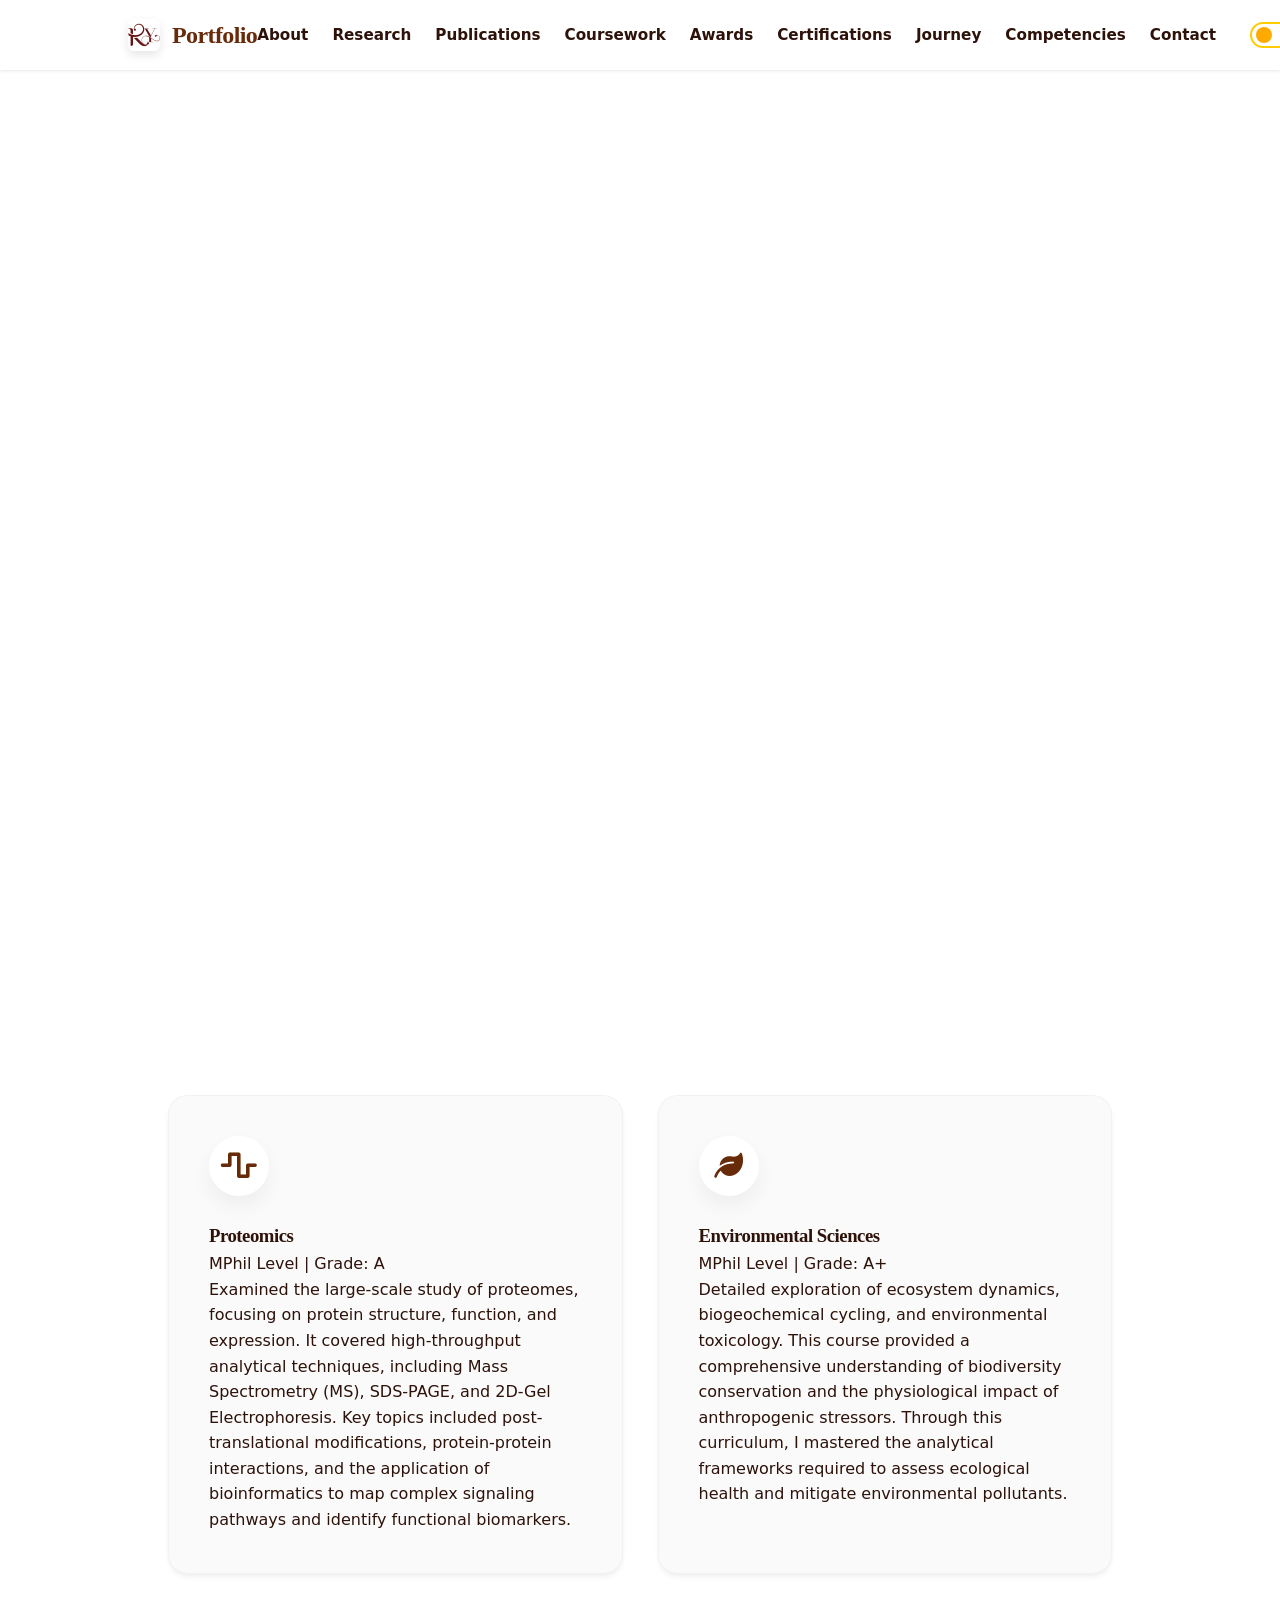
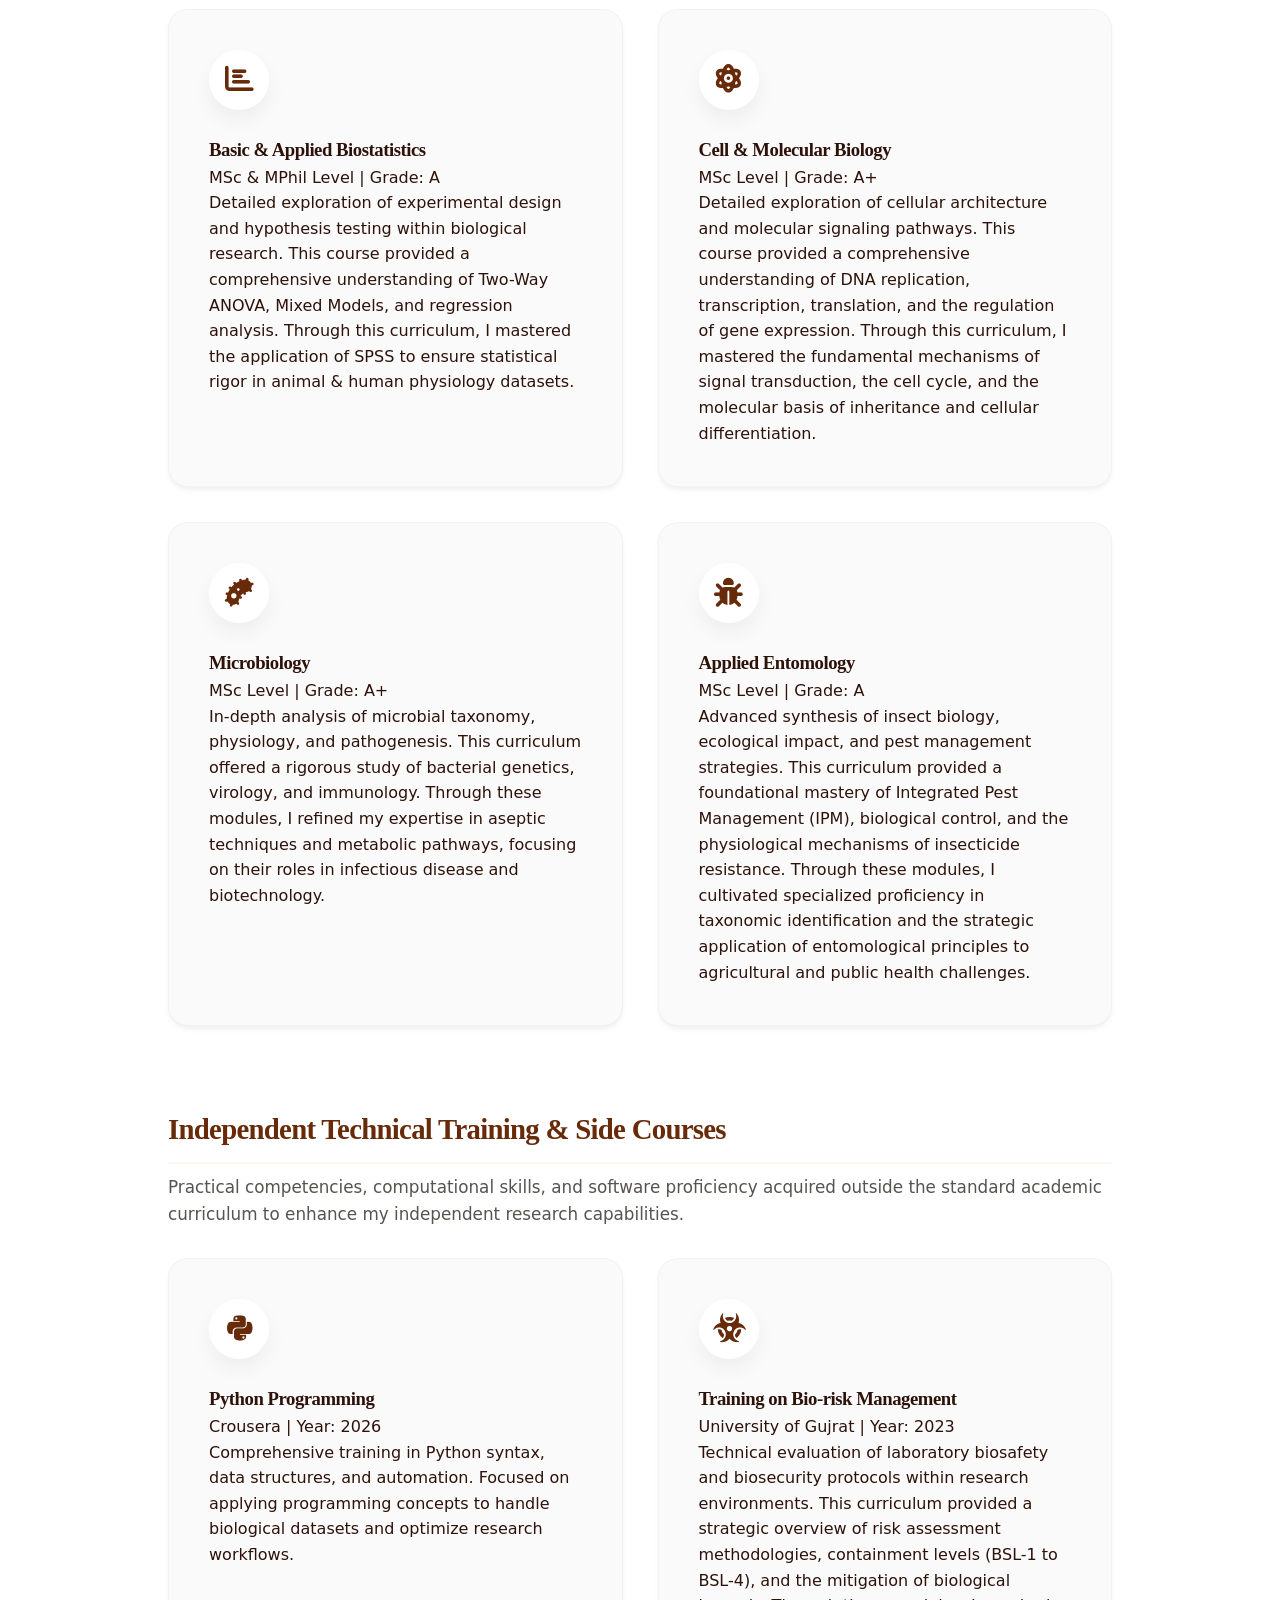
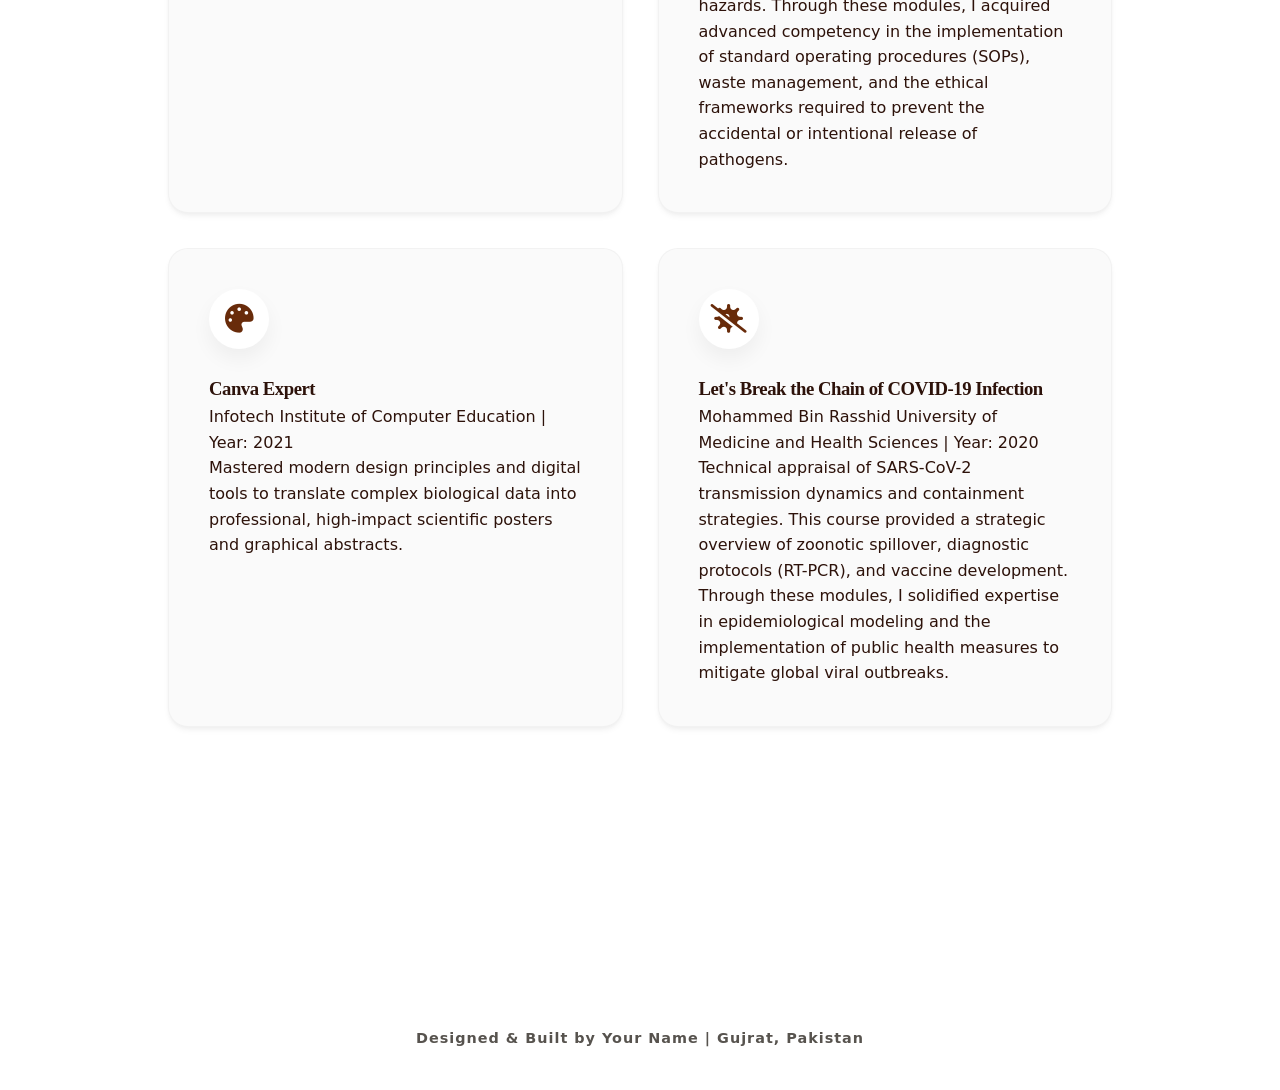
==== courses.html @ 5b6a50a2 "Add files via upload" ====
<!DOCTYPE html>
<html lang="en">
<head>
    <meta charset="UTF-8">
    <meta name="viewport" content="width=device-width, initial-scale=1.0">
    <title>Academic & Technical Training | Biological Research</title>
    <link rel="icon" type="image/png" href="RY Portfolio Logo.png">
    <link rel="stylesheet" href="style.css">
    <link rel="stylesheet" href="https://cdnjs.cloudflare.com/ajax/libs/font-awesome/6.0.0/css/all.min.css">
</head>
<body>

    <div class="scroll-progress-container"><div class="scroll-progress-bar" id="myBar"></div></div>

    <header>
        <nav aria-label="Main Navigation">
            <a href="index.html" class="logo">
    <img src="RY Portfolio Logo.png" alt="Logo" class="nav-logo-icon">
    Portfolio
</a>
            <button class="hamburger" id="hamburger" aria-label="Toggle menu" aria-expanded="false"><i class="fas fa-bars"></i></button>
            <ul id="nav-links">
                <li><a href="index.html#about">About</a></li>
                <li><a href="index.html#projects">Research</a></li>
                <li><a href="index.html#publications">Publications</a></li>
                <li><a href="index.html#courses">Coursework</a></li>
                <li><a href="index.html#awards">Awards</a></li>
                <li><a href="index.html#certifications">Certifications</a></li>
                <li><a href="index.html#journey">Journey</a></li>
                <li><a href="index.html#skills">Competencies</a></li>
                <li><a href="index.html#contact">Contact</a></li>
                <li class="theme-switch-wrapper"><label class="theme-switch" for="checkbox"><input type="checkbox" id="checkbox" /><div class="slider round"></div></label></li>
            </ul>
        </nav>
    </header>

    <main>
        <section id="courses-page-main" class="courses-page-section" style="max-width: 1200px; padding-top: 150px; margin: 0 auto;">
            
            <div class="courses-header fade-up" style="display: flex; flex-direction: column; align-items: center; text-align: center; margin-bottom: 60px;">
                <a href="index.html#courses" class="back-btn"><i class="fas fa-arrow-left"></i> Back to Portfolio</a>
                <h2 style="font-size: 2.5rem; margin-top: 10px;">Academic & Professional Training</h2>
                <p style="color: var(--text-muted); max-width: 700px; margin: 0 auto;">A comprehensive overview of my formal university coursework alongside independent technical training and extra-curricular skill development.</p>
            </div>

            <div id="featured-course-area" style="margin-bottom: 60px;"></div>

            <div id="all-courses-container" style="display: flex; flex-direction: column;">

                <div id="acad-section" style="margin-bottom: 80px;">
                    <h3 class="fade-up" style="color: var(--primary); margin-bottom: 10px; font-size: 1.8rem; border-bottom: 2px solid var(--primary-light); padding-bottom: 10px;">Formal Degree Coursework (MPhil & MSc)</h3>
                    <p class="fade-up" style="color: var(--text-muted); margin-bottom: 30px; font-size: 1.05rem;">Theoretical foundations, advanced physiological studies, and research methodologies officially completed as part of my university syllabi.</p>
                    
                    <div class="course-modern-grid">
                        <div class="course-block fade-up" id="course-acad1">
                            <div class="course-icon"><i class="fas fa-brain"></i></div>
                            <div class="course-text">
                                <h3>Advanced Physiology</h3>
                                <span class="course-meta">MPhil Level | Grade: A</span>
                                <p>Provided an in-depth analysis of the molecular and systemic mechanisms governing homeostasis. Key areas of study included neurophysiology (ion channel kinetics and synaptic transmission), cardiovascular dynamics (cardiac cycle and ECG interpretation), and the integrated functional roles of the renal and hepatic systems in metabolic regulation.</p>
                            </div>
                        </div>

                        <div class="course-block fade-up" id="course-acad2">
                            <div class="course-icon"><i class="fas fa-droplet"></i></div>
                            <div class="course-text">
                                <h3>Hematology</h3>
                                <span class="course-meta">MPhil Level | Grade: B+</span>
                                <p>This module focused on the morphology, kinetics, and pathophysiology of cellular blood components. It covered the molecular mechanisms of hematopoiesis, the functional roles of erythrocytes, leukocytes, and thrombocytes, and the biochemical cascades of hemostasis. Additionally, the study integrated the diagnostic analysis of hematological disorders.</p>
                            </div>
                        </div>

                        <div class="course-block fade-up" id="course-acad3">
                            <div class="course-icon"><i class="fas fa-wave-square"></i></div>
                            <div class="course-text">
                                <h3>Proteomics</h3>
                                <span class="course-meta">MPhil Level | Grade: A</span>
                                <p>Examined the large-scale study of proteomes, focusing on protein structure, function, and expression. It covered high-throughput analytical techniques, including Mass Spectrometry (MS), SDS-PAGE, and 2D-Gel Electrophoresis. Key topics included post-translational modifications, protein-protein interactions, and the application of bioinformatics to map complex signaling pathways and identify functional biomarkers.</p>
                            </div>
                        </div>

                        <div class="course-block fade-up" id="course-acad4">
                            <div class="course-icon"><i class="fas fa-leaf"></i></div>
                            <div class="course-text">
                                <h3>Environmental Sciences</h3>
                                <span class="course-meta">MPhil Level | Grade: A+</span>
                                <p>Detailed exploration of ecosystem dynamics, biogeochemical cycling, and environmental toxicology. This course provided a comprehensive understanding of biodiversity conservation and the physiological impact of anthropogenic stressors. Through this curriculum, I mastered the analytical frameworks required to assess ecological health and mitigate environmental pollutants.</p>
                            </div>
                        </div>

                        <div class="course-block fade-up" id="course-acad5">
                            <div class="course-icon"><i class="fas fa-chart-bar"></i></div>
                            <div class="course-text">
                                <h3>Basic & Applied Biostatistics</h3>
                                <span class="course-meta">MSc & MPhil Level | Grade: A</span>
                                <p>Detailed exploration of experimental design and hypothesis testing within biological research. This course provided a comprehensive understanding of Two-Way ANOVA, Mixed Models, and regression analysis. Through this curriculum, I mastered the application of SPSS to ensure statistical rigor in animal & human physiology datasets.</p>
                            </div>
                        </div>

                        <div class="course-block fade-up" id="course-acad6">
                            <div class="course-icon"><i class="fas fa-atom"></i></div>
                            <div class="course-text">
                                <h3>Cell & Molecular Biology</h3>
                                <span class="course-meta">MSc Level | Grade: A+</span>
                                <p>Detailed exploration of cellular architecture and molecular signaling pathways. This course provided a comprehensive understanding of DNA replication, transcription, translation, and the regulation of gene expression. Through this curriculum, I mastered the fundamental mechanisms of signal transduction, the cell cycle, and the molecular basis of inheritance and cellular differentiation.</p>
                            </div>
                        </div>

                        <div class="course-block fade-up" id="course-acad7">
                            <div class="course-icon"><i class="fas fa-bacterium"></i></div>
                            <div class="course-text">
                                <h3>Microbiology</h3>
                                <span class="course-meta">MSc Level | Grade: A+</span>
                                <p>In-depth analysis of microbial taxonomy, physiology, and pathogenesis. This curriculum offered a rigorous study of bacterial genetics, virology, and immunology. Through these modules, I refined my expertise in aseptic techniques and metabolic pathways, focusing on their roles in infectious disease and biotechnology.</p>
                            </div>
                        </div>

                        <div class="course-block fade-up" id="course-acad8">
                            <div class="course-icon"><i class="fas fa-bug"></i></div>
                            <div class="course-text">
                                <h3>Applied Entomology</h3>
                                <span class="course-meta">MSc Level | Grade: A</span>
                                <p>Advanced synthesis of insect biology, ecological impact, and pest management strategies. This curriculum provided a foundational mastery of Integrated Pest Management (IPM), biological control, and the physiological mechanisms of insecticide resistance. Through these modules, I cultivated specialized proficiency in taxonomic identification and the strategic application of entomological principles to agricultural and public health challenges.</p>
                            </div>
                        </div>
                    </div>
                </div>

                <div id="tech-section" style="margin-bottom: 80px;">
                    <h3 class="fade-up" style="color: var(--primary); margin-bottom: 10px; font-size: 1.8rem; border-bottom: 2px solid var(--primary-light); padding-bottom: 10px;">Independent Technical Training & Side Courses</h3>
                    <p class="fade-up" style="color: var(--text-muted); margin-bottom: 30px; font-size: 1.05rem;">Practical competencies, computational skills, and software proficiency acquired outside the standard academic curriculum to enhance my independent research capabilities.</p>
                    
                    <div class="course-modern-grid">
                        <div class="course-block fade-up" id="course-tech1">
                            <div class="course-icon"><i class="fab fa-python"></i></div>
                            <div class="course-text">
                                <h3>Python Programming</h3>
                                <span class="course-meta">Crousera | Year: 2026</span>
                                <p>Comprehensive training in Python syntax, data structures, and automation. Focused on applying programming concepts to handle biological datasets and optimize research workflows.</p>
                            </div>
                        </div>

                        <div class="course-block fade-up" id="course-tech2">
                            <div class="course-icon"><i class="fas fa-biohazard"></i></div>
                            <div class="course-text">
                                <h3>Training on Bio-risk Management</h3>
                                <span class="course-meta">University of Gujrat | Year: 2023</span>
                                <p>Technical evaluation of laboratory biosafety and biosecurity protocols within research environments. This curriculum provided a strategic overview of risk assessment methodologies, containment levels (BSL-1 to BSL-4), and the mitigation of biological hazards. Through these modules, I acquired advanced competency in the implementation of standard operating procedures (SOPs), waste management, and the ethical frameworks required to prevent the accidental or intentional release of pathogens.</p>
                            </div>
                        </div>

                        <div class="course-block fade-up" id="course-tech3">
                                <div class="course-icon"><i class="fas fa-palette"></i></div>
                            <div class="course-text">
                                <h3>Canva Expert</h3>
                                <span class="course-meta">Infotech Institute of Computer Education | Year: 2021</span>
                                <p>Mastered modern design principles and digital tools to translate complex biological data into professional, high-impact scientific posters and graphical abstracts.</p>
                            </div>
                        </div>

                        <div class="course-block fade-up" id="course-tech4">
                            <div class="course-icon"><i class="fas fa-virus-slash"></i></div>
                            <div class="course-text">
                                <h3>Let's Break the Chain of COVID-19 Infection</h3>
                                <span class="course-meta">Mohammed Bin Rasshid University of Medicine and Health Sciences | Year: 2020</span>
                                <p>Technical appraisal of SARS-CoV-2 transmission dynamics and containment strategies. This course provided a strategic overview of zoonotic spillover, diagnostic protocols (RT-PCR), and vaccine development. Through these modules, I solidified expertise in epidemiological modeling and the implementation of public health measures to mitigate global viral outbreaks.</p>
                            </div>
                        </div>
                    </div>
                </div>

            </div> 
        </section>
        
        <section id="contact" style="padding: 40px 10%; margin-top: 20px; text-align: center;">
            <p class="footer-credit" style="color: var(--text-muted); font-weight: 600;">Designed & Built by Your Name | Gujrat, Pakistan</p>
        </section>
    </main>

    <button id="scrollToTopBtn" aria-label="Scroll to top of page" title="Go to top"><i class="fas fa-chevron-up"></i></button>
    <script src="script.js"></script>
</body>
</html>
---- style.css ----
/* =========================================
   1. GLOBAL VARIABLES & RESET
   ========================================= */
:root {
    --primary: #682b0a;       /* Bright, bold Amber/Orange */
    --primary-light: #FFF7ED; /* Warm, soft cream background */
    --bg-light: #FAFAFA;      /* Clean off-white */
    --dark: #2d120a;          /* Extremely dark brown/rust for contrast */
    --text-muted: #57534E;    /* Warm stone grey for paragraphs */
    --white: #ffffff;
    --glass-bg: rgba(255, 255, 255, 0.85);
    
    --shadow-soft: 0 4px 6px -1px rgba(0, 0, 0, 0.05), 0 2px 4px -1px rgba(0, 0, 0, 0.03);
    --shadow-hover: 0 20px 25px -5px rgba(234, 88, 12, 0.25), 0 10px 10px -5px rgba(234, 88, 12, 0.1); 
    
    --transition-snappy: all 0.2s cubic-bezier(0.4, 0, 0.2, 1);
    --transition-smooth: all 0.4s cubic-bezier(0.25, 0.8, 0.25, 1); 
    --font-body: 'Inter', system-ui, sans-serif;
    --font-heading: 'Merriweather', Georgia, serif;
}

body.dark-mode { 
    --bg-light: #121212; --white: #1e1e1e; --dark: #f0f0f0; 
    --text-muted: #a0aec0; --primary-light: #2b1409; 
    --glass-bg: rgba(30, 30, 30, 0.85); --shadow-soft: 0 10px 30px rgba(0, 0, 0, 0.4); 
}

* { margin: 0; padding: 0; box-sizing: border-box; }
html { scroll-behavior: smooth; font-size: 16px; }

body { 
    background-color: var(--white); color: var(--dark); line-height: 1.6; 
    overflow-x: hidden; font-family: var(--font-body); 
    transition: background-color 0.4s ease, color 0.4s ease;
}

section { padding: 5rem 10%; }

h1, h2, h3, h4, h5, h6, .logo, .bold-name, .static-text {
    font-family: var(--font-heading); letter-spacing: -0.025em; color: var(--dark);
}

h2 { text-align: center; font-size: 2.25rem; margin-bottom: 2.5rem; font-weight: 800; }
a { text-decoration: none; color: inherit; }

#about, #publications, #awards, #contact { background-color: var(--white); }
#projects, #courses, #certifications, #journey, #skills { background-color: var(--bg-light); }

/* --- Scroll Progress Bar --- */
.scroll-progress-container { width: 100%; height: 4px; background: transparent; position: fixed; top: 0; z-index: 2000; }
.scroll-progress-bar { height: 4px; background: linear-gradient(90deg, var(--primary), #ea580c); width: 0%; }

/* --- Infinite Tech Marquee --- */
.tech-marquee-wrapper { overflow: hidden; background: var(--dark); color: var(--white); padding: 1.5rem 0; display: flex; white-space: nowrap; position: relative; box-shadow: inset 0 0 20px rgba(0,0,0,0.5); }
.tech-marquee { display: inline-block; animation: marqueeScroll 60s linear infinite; }
.tech-marquee:hover { animation-play-state: paused; }
.tech-marquee span { font-size: 1.1rem; font-weight: 600; margin: 0 2rem; letter-spacing: 0.05em; display: inline-flex; align-items: center; gap: 10px; color: var(--primary-light); }
.tech-marquee span i { color: var(--primary); }
@keyframes marqueeScroll { 0% { transform: translateX(0); } 100% { transform: translateX(-50%); } }

/* =========================================
   2. NAVIGATION
   ========================================= */
nav { 
    position: fixed; top: 0; width: 100%; background: var(--glass-bg); 
    backdrop-filter: blur(12px); -webkit-backdrop-filter: blur(12px);
    padding: 1rem 10%; display: flex; justify-content: space-between; align-items: center; 
    box-shadow: 0 1px 3px 0 rgba(0, 0, 0, 0.1); z-index: 1000; transition: var(--transition-smooth);
}
.logo { font-size: 1.5rem; font-weight: 900; color: var(--primary); }
nav ul { list-style: none; display: flex; gap: 1.5rem; align-items: center; }
nav ul li a { font-weight: 600; transition: var(--transition-snappy); font-size: 0.95rem; position: relative; padding-bottom: 0.25rem; }
nav ul li a::after { content: ''; position: absolute; width: 0; height: 2px; bottom: 0; left: 50%; background-color: var(--primary); transition: var(--transition-snappy); transform: translateX(-50%); }
nav ul li a:hover { color: var(--primary); }
nav ul li a:hover::after { width: 100%; }

.hamburger { display: none; font-size: 1.8rem; color: var(--dark); cursor: pointer; transition: var(--transition-snappy); border: none; background: transparent; }
.hamburger:hover { color: var(--primary); }

@media (max-width: 950px) {
    .hamburger { display: block; } 
    nav ul { position: absolute; top: 70px; left: -100%; flex-direction: column; background: var(--white); width: 100%; text-align: center; padding: 30px 0; box-shadow: 0 10px 20px rgba(0,0,0,0.1); transition: 0.4s ease-in-out; gap: 20px; }
    nav ul.active { left: 0; }
    .theme-switch-wrapper { justify-content: center; margin-top: 10px; }
}

/* =========================================
   3. ANIMATIONS & REUSABLE BUTTONS
   ========================================= */
.btn-outline { 
    display: inline-flex; justify-content: center; align-items: center; padding: 0.875rem 2rem; background: transparent; color: var(--primary); 
    border: 2px solid var(--primary); border-radius: 9999px; font-size: 0.875rem; letter-spacing: 0.05em; font-weight: 700; transition: var(--transition-snappy); cursor: pointer;
}
.btn-outline:hover { background: var(--primary); color: var(--white); transform: translateY(-2px); box-shadow: var(--shadow-hover); }

/* Theme-Colored Centered Back Button */
.back-btn { 
    display: inline-flex; align-items: center; justify-content: center; gap: 10px;
    background-color: var(--primary-light); color: var(--primary); 
    padding: 12px 25px; border-radius: 50px; font-weight: 700; font-size: 0.95rem;
    letter-spacing: 0.5px; transition: var(--transition-smooth); 
    border: 1px solid rgba(104, 43, 10, 0.2);
    margin: 0 auto 30px auto; 
}
.back-btn:hover { 
    background-color: var(--primary); color: var(--white); 
    transform: translateY(-3px) translateX(-5px); 
    box-shadow: 0 10px 20px rgba(104, 43, 10, 0.2); 
}
body.dark-mode .back-btn { background-color: rgba(104, 43, 10, 0.15); }
body.dark-mode .back-btn:hover { background-color: var(--primary); color: var(--white); }

.fade-up { opacity: 0; transform: translateY(30px) scale(0.98); transition: all 0.7s cubic-bezier(0.22, 1, 0.36, 1); visibility: hidden; }
.fade-up.show { opacity: 1; transform: translateY(0) scale(1); visibility: visible; }

/* =========================================
   4. HERO SECTION
   ========================================= */
#hero { position: relative; min-height: 100vh; display: flex; align-items: center; background: var(--white); padding-top: 80px; overflow: hidden; }
.hero-bg-theme { position: absolute; top: 0; right: 0; width: 35%; height: 85%; background: var(--primary); z-index: 1; border-bottom-left-radius: 40px; }
.hero-container { display: flex; align-items: center; width: 100%; max-width: 1200px; margin: 0 auto; padding: 0 5%; position: relative; z-index: 2; gap: 50px; }
.hero-text-area { flex: 1; position: relative; z-index: 4; padding-right: 30px; }
.hero-image-area { flex: 1.2; position: relative; z-index: 3; margin-left: 0; }
.hello-name { font-size: 1.5rem; color: var(--text-muted); margin-bottom: 15px; font-weight: 500; }
.bold-name { font-weight: 900; color: var(--dark); font-size: 1.8rem; }
.wave { display: inline-block; animation: wave-animation 2.5s infinite; transform-origin: 70% 70%; }
@keyframes wave-animation { 0%, 60%, 100% { transform: rotate(0.0deg) } 10%, 30% { transform: rotate(14.0deg) } 20%, 40% { transform: rotate(-8.0deg) } 50% { transform: rotate(10.0deg) } }

.static-text { font-size: 4.5rem; font-weight: 900; color: var(--dark); line-height: 1.1; margin-bottom: 40px; letter-spacing: -1.5px; }
.text-slider { position: relative; height: 1.2em; display: block; }
.dynamic-text { position: absolute; top: 0; left: 0; color: var(--primary); }

.phd-status { display: inline-flex; align-items: center; gap: 12px; margin-top: 40px; padding: 10px 22px; background: var(--white); border: 1px solid rgba(0,0,0,0.05); border-radius: 50px; font-size: 0.95rem; color: var(--text-muted); font-weight: 600; box-shadow: var(--shadow-soft); width: fit-content; }
.green-dot { width: 12px; height: 12px; background-color: var(--primary); border-radius: 50%; display: inline-block; animation: pulse-green 2s infinite; }
@keyframes pulse-green { 0%, 100% { box-shadow: 0 0 0 0 rgba(104, 43, 10, 0.7); } 70% { box-shadow: 0 0 0 10px rgba(104, 43, 10, 0); } }

.hero-image-area { flex: 1.4; position: relative; z-index: 3; margin-left: -8%; }
.image-slider { position: relative; width: 100%; max-width: 1200px; height: 80vh; min-height: 600px; border-radius: 16px; overflow: hidden; filter: drop-shadow(0 0 30px rgba(104, 43, 10, 0.3)); box-shadow: 0 25px 50px rgba(0,0,0,0.15); }
.slide-img { width: 100%; height: 100%; object-fit: cover; position: absolute; top: 0; left: 0; }
.slide1-el, .slide2-el { opacity: 0; transition: opacity 1s ease-in-out; }
.slide1-el.active, .slide2-el.active { opacity: 1; }
body.dark-mode .hero-image-area::before { content: ''; position: absolute; top: 0; left: 0; width: 100%; height: 100%; opacity: 0.3; filter: blur(100px); background: radial-gradient(circle, var(--primary) 0%, rgba(104, 43, 10, 0) 80%); z-index: -1; }

@media (max-width: 900px) { .hero-container { flex-direction: column; text-align: center; } .hero-bg-theme { width: 100%; height: 40%; border-bottom-left-radius: 0; } .hero-image-area { margin-left: 0; width: 100%; position: relative; margin-top: 40px; } .text-slider { display: flex; justify-content: center; } .dynamic-text { position: relative; } }

/* =========================================
   5. ABOUT & CARDS
   ========================================= */
.about-content p { font-size: 1.15rem; text-align: center; max-width: 800px; margin: 0 auto; color: var(--text-muted); line-height: 1.8; }

.card-grid { display: grid; grid-template-columns: repeat(auto-fit, minmax(300px, 1fr)); gap: 2.5rem; max-width: 1200px; margin: 0 auto; }
.card { background: var(--white); border-radius: 1rem; box-shadow: var(--shadow-soft); overflow: hidden; transition: var(--transition-smooth); border: 1px solid rgba(0,0,0,0.05); display: flex; flex-direction: column; }
.card:hover { transform: translateY(-6px); box-shadow: var(--shadow-hover); border-color: rgba(104, 43, 10, 0.3); }

.card-link-wrapper { display: flex; flex-direction: column; height: 100%; }
.card-img { height: 220px; background: var(--primary-light); display: grid; place-items: center; color: var(--primary); font-weight: bold; }
.card-info { padding: 2rem; display: flex; flex-direction: column; flex-grow: 1; }
.card-info h3 { margin-bottom: 0.5rem; font-size: 1.25rem; color: var(--dark); line-height: 1.3; font-weight: 700; }
.card-info p { color: var(--text-muted); font-size: 0.95rem; flex-grow: 1; }
.read-more { margin-top: 1.25rem; color: var(--primary); font-weight: 700; font-size: 0.875rem; }

.pub-card { padding: 40px 30px; text-align: center; justify-content: center; align-items: center; }
.status-badge { display: inline-block; margin-top: 1rem; padding: 0.35rem 1rem; background: var(--primary); color: #fff; border-radius: 9999px; font-size: 0.75rem; font-weight: 700; text-transform: uppercase; letter-spacing: 0.05em; }
.status-badge.pending { background: #e76f51; }

/* --- Project Card Status Highlights --- */
.status-wrapper { flex-grow: 1; margin-top: 0.5rem; }
.project-status-highlight { display: inline-block; padding: 0.35rem 0.85rem; border-radius: 6px; font-size: 0.8rem; font-weight: 700; letter-spacing: 0.03em; }
.project-status-highlight.pending-highlight { background-color: #fff0eb; color: #e76f51; border: 1px solid rgba(231, 111, 81, 0.2); }
.project-status-highlight.completed-highlight { background-color: var(--primary-light); color: var(--primary); border: 1px solid rgba(104, 43, 10, 0.2); }
body.dark-mode .project-status-highlight.pending-highlight { background-color: rgba(231, 111, 81, 0.15); }
body.dark-mode .project-status-highlight.completed-highlight { background-color: rgba(104, 43, 10, 0.15); }

/* =========================================
   6. HOMEPAGE COURSES
   ========================================= */
.homepage-courses-wrapper { display: flex; gap: 40px; max-width: 1100px; margin: 0 auto; }
.course-column { flex: 1; background: var(--white); padding: 35px; border-radius: 16px; box-shadow: var(--shadow-soft); border: 1px solid rgba(0,0,0,0.03); transition: var(--transition-smooth); }
.course-column:hover { box-shadow: var(--shadow-hover); border-color: rgba(104, 43, 10, 0.3); }
.column-title { color: var(--primary); font-size: 1.3rem; margin-bottom: 25px; padding-bottom: 12px; border-bottom: 2px solid var(--bg-light); }
.mini-course-row { display: flex; align-items: center; gap: 18px; text-decoration: none; color: var(--dark); padding: 16px; border-radius: 12px; transition: var(--transition-snappy); margin-bottom: 15px; background: var(--bg-light); border: 1px solid rgba(0,0,0,0.02); }
.mini-course-row:hover { transform: translateX(8px); background: var(--primary-light); border-color: var(--primary); }
.mini-course-row i { font-size: 1.8rem; color: var(--primary); width: 45px; text-align: center; }
.mini-course-row h4 { font-size: 1.05rem; margin-bottom: 4px; color: var(--dark); }
.mini-course-row p { font-size: 0.85rem; color: var(--text-muted); margin: 0; }

@media (max-width: 850px) { .homepage-courses-wrapper { flex-direction: column; gap: 30px; } }

/* =========================================
   7. AWARDS & CERTIFICATIONS (Lightbox & Centered Grid Fix)
   ========================================= */
.awards-canvas { max-width: 1100px; margin: 0 auto; background: linear-gradient(to bottom, var(--primary-light) 0%, var(--primary-light) 50%, rgba(104, 43, 10, 0.1) 50%, rgba(104, 43, 10, 0.1) 100%); border-radius: 30px; padding: 80px 60px; display: flex; flex-direction: column; box-shadow: inset 0 0 50px rgba(0,0,0,0.02); }
.award-card { background: var(--white); width: 55%; border-radius: 20px; box-shadow: 0 20px 40px rgba(0,0,0,0.08); overflow: hidden; transition: var(--transition-smooth); cursor: pointer; }
.award-card:hover { transform: translateY(-8px); box-shadow: var(--shadow-hover); border-color: rgba(104, 43, 10, 0.3); }
.corner-left { align-self: flex-start; z-index: 1; }
.corner-right { align-self: flex-end; margin-top: -80px; z-index: 2; cursor: default; } 
.award-img { width: 100%; height: 350px; object-fit: cover; display: block; }
.award-text { padding: 35px; }
.award-text h3 { font-size: 1.5rem; margin-bottom: 8px; color: var(--dark); }
.award-date { color: var(--primary); font-weight: 700; margin-bottom: 15px; font-size: 0.95rem; text-transform: uppercase; letter-spacing: 1px; }

.pending-award-img { width: 100%; height: 350px; background: linear-gradient(135deg, var(--primary), var(--dark)); display: flex; flex-direction: column; justify-content: center; align-items: center; color: var(--white); text-align: center; border-bottom: 4px solid var(--primary-light); }
.pending-award-img i { font-size: 4.5rem; margin-bottom: 20px; color: var(--white); opacity: 0.9; }
.pending-award-img p { font-size: 1.2rem; font-weight: 700; letter-spacing: 2px; text-transform: uppercase; color: var(--white); opacity: 0.9; margin: 0; }

@media (max-width: 850px) { .awards-canvas { padding: 40px 20px; background: var(--primary-light); } .award-card { width: 100%; } .corner-right { margin-top: 40px; } }

/* --- FIXED CENTERED GRID --- */
.cert-modern-grid { 
    display: flex; 
    flex-wrap: wrap; 
    justify-content: center; 
    gap: 40px; 
    max-width: 1200px; 
    margin: 0 auto; 
}

.cert-card { 
    position: relative; 
    border-radius: 16px; 
    overflow: hidden; 
    box-shadow: var(--shadow-soft); 
    height: 320px; 
    background: var(--bg-light); 
    border: 1px solid rgba(0,0,0,0.05); 
    cursor: pointer; 
    transition: var(--transition-smooth); 
    width: calc(45% - 20px); /* This allows 2 per row */
    min-width: 400px; /* This prevents them from getting too small */
}

.cert-card:hover { transform: translateY(-8px); box-shadow: var(--shadow-hover); border-color: rgba(104, 43, 10, 0.3); }
.cert-img { width: 100%; height: 100%; object-fit: cover; object-position: center top; transition: transform 0.6s cubic-bezier(0.25, 0.8, 0.25, 1); }
.cert-card:hover .cert-img { transform: scale(1.05); }

.cert-overlay { position: absolute; bottom: -10px; left: 0; right: 0; background: var(--glass-bg); backdrop-filter: blur(12px); -webkit-backdrop-filter: blur(12px); padding: 25px 20px; border-top: 1px solid rgba(255, 255, 255, 0.5); transform: translateY(100%); transition: transform 0.4s cubic-bezier(0.25, 0.8, 0.25, 1); display: flex; flex-direction: column; justify-content: center; align-items: center; text-align: center; }
.cert-card:hover .cert-overlay { transform: translateY(0); bottom: 0; }
.cert-text h4 { color: var(--dark); font-size: 1.25rem; margin-bottom: 5px; font-weight: 800; }
.cert-text p { color: var(--primary); font-weight: 700; font-size: 0.95rem; margin: 0; letter-spacing: 0.5px; }

@media (max-width: 850px) { 
    .cert-modern-grid { flex-direction: column; align-items: center; } 
    .cert-card { width: 100%; min-width: unset; height: 260px; } 
    .cert-overlay { transform: translateY(0); bottom: 0; background: rgba(255, 255, 255, 0.95); } 
}

/* --- Lightbox Modal --- */
.modal-overlay { display: none; position: fixed; z-index: 2000; padding-top: 50px; left: 0; top: 0; width: 100%; height: 100%; overflow: auto; background-color: rgba(0,0,0,0.9); backdrop-filter: blur(5px); opacity: 0; transition: opacity 0.3s ease; }
.modal-overlay.show-modal { display: block; opacity: 1; }
.modal-content { margin: auto; display: block; width: 80%; max-width: 900px; border-radius: 10px; box-shadow: 0 0 30px rgba(0,0,0,0.5); animation: zoomIn 0.3s ease; }
@keyframes zoomIn { from {transform:scale(0.9)} to {transform:scale(1)} }
.close-modal { position: absolute; top: 20px; right: 40px; color: #f1f1f1; font-size: 40px; font-weight: bold; cursor: pointer; transition: 0.3s; }
.close-modal:hover { color: var(--primary); }
#modal-caption { margin: auto; display: block; width: 80%; max-width: 900px; text-align: center; color: #ccc; padding: 15px 0; font-size: 1.2rem; }
/* =========================================
   8. JOURNEY TIMELINE
   ========================================= */
.timeline { position: relative; max-width: 1000px; margin: 0 auto; padding: 40px 0; }
.timeline::before { content: ''; position: absolute; left: 50%; top: 0; bottom: 0; width: 3px; background: #e2e8f0; transform: translateX(-50%); border-radius: 10px; }
.timeline-item { position: relative; width: 100%; display: flex; justify-content: space-between; align-items: center; margin-bottom: 60px; }
.timeline-dot { position: absolute; left: 50%; transform: translateX(-50%); width: 24px; height: 24px; background: var(--white); border: 4px solid var(--primary); border-radius: 50%; z-index: 2; box-shadow: 0 0 0 6px var(--bg-light); }
.timeline-content { width: 42%; padding: 30px; background: var(--white); border-radius: 12px; box-shadow: 0 4px 15px rgba(0,0,0,0.04); border: 1px solid rgba(0,0,0,0.03); text-align: left; transition: var(--transition-smooth); }
.timeline-content:hover { transform: translateY(-5px); box-shadow: var(--shadow-hover); border-color: rgba(104, 43, 10, 0.3); }
.timeline-date { width: 42%; font-size: 1.05rem; font-weight: 600; color: var(--text-muted); }
.timeline-item.left .timeline-date { text-align: left; padding-left: 20px; }
.timeline-item.right .timeline-date { text-align: right; padding-right: 20px; }

@media (max-width: 800px) { .timeline::before { left: 24px; transform: none; } .timeline-item { flex-direction: column !important; align-items: flex-start; padding-left: 60px; margin-bottom: 40px; } .timeline-dot { left: 12px; transform: none; top: 0; } .timeline-content, .timeline-date { width: 100%; text-align: left !important; padding: 0 !important; } .timeline-date { margin-bottom: 12px; margin-top: 0; padding-left: 0 !important; padding-right: 0 !important; } }

/* =========================================
   9. SKILLS BARS
   ========================================= */
.skills-container { display: grid; grid-template-columns: repeat(2, 1fr); gap: 35px 50px; max-width: 1000px; margin: 0 auto; }
.full-width-skill { grid-column: 1 / -1; }
.skill-box { display: flex; flex-direction: column; gap: 12px; }
.skill-info { display: flex; justify-content: space-between; align-items: center; }
.skill-name { font-size: 1.1rem; font-weight: 700; color: var(--dark); display: flex; align-items: center; gap: 10px; }
.skill-name i { color: var(--primary); font-size: 1.2rem; }
.skill-percent { font-weight: 800; color: var(--primary); font-size: 1rem; }
.skill-bar { width: 100%; height: 12px; background-color: var(--white); border-radius: 20px; overflow: hidden; box-shadow: inset 0 2px 5px rgba(0,0,0,0.05); border: 1px solid rgba(0,0,0,0.03); }
.skill-fill { height: 100%; width: 0; background: linear-gradient(90deg, var(--primary), #ea580c); border-radius: 20px; transition: width 1.5s cubic-bezier(0.25, 0.8, 0.25, 1); }

@media (max-width: 800px) { .skills-container { grid-template-columns: 1fr; gap: 30px; } }

/* =========================================
   10. CONTACT SECTION
   ========================================= */
#contact { padding: 120px 10% 80px 10%; }
.contact-subtext { text-align: center; color: var(--text-muted); font-size: 1.1rem; max-width: 700px; margin: 0 auto 50px auto; }
.contact-container { display: flex; gap: 40px; max-width: 1100px; margin: 0 auto; align-items: stretch; }

.contact-info-box { flex: 1; background: var(--bg-light); padding: 40px; border-radius: 16px; box-shadow: var(--shadow-soft); display: flex; flex-direction: column; gap: 30px; border: 1px solid rgba(0,0,0,0.03); transition: var(--transition-smooth); }
.contact-info-box:hover { box-shadow: var(--shadow-hover); transform: translateY(-5px); border-color: rgba(104, 43, 10, 0.3); }
.info-item { display: flex; align-items: flex-start; gap: 20px; }
.info-item i { font-size: 1.2rem; color: var(--primary); background: var(--white); width: 45px; height: 45px; display: flex; align-items: center; justify-content: center; border-radius: 50%; box-shadow: 0 4px 10px rgba(0,0,0,0.05); transition: var(--transition-snappy); }
.info-item h4 { color: var(--dark); margin-bottom: 5px; font-size: 1.1rem; }
.info-item p, .info-item a { color: var(--text-muted); text-decoration: none; font-size: 0.95rem; transition: var(--transition-snappy); }
.info-item a:hover { color: var(--primary); }

.social-icons-left { display: flex; gap: 15px; margin-top: auto; padding-top: 30px; border-top: 1px solid rgba(0,0,0,0.05); }
.social-icons-left a { color: var(--dark); font-size: 1.2rem; background: var(--white); width: 45px; height: 45px; display: flex; align-items: center; justify-content: center; border-radius: 50%; transition: var(--transition-snappy); box-shadow: 0 4px 10px rgba(0,0,0,0.05); }
.social-icons-left a:hover { background: var(--primary); color: #ffffff; transform: translateY(-5px); box-shadow: 0 10px 20px rgba(104, 43, 10, 0.3); }

.contact-form-box { flex: 1.5; background: var(--bg-light); padding: 40px; border-radius: 16px; box-shadow: var(--shadow-soft); border: 1px solid rgba(0,0,0,0.03); transition: var(--transition-smooth); }
.contact-form-box:hover { box-shadow: var(--shadow-hover); transform: translateY(-5px); border-color: rgba(104, 43, 10, 0.3); }
.contact-form-box form { display: flex; flex-direction: column; gap: 20px; }
.input-group { display: flex; gap: 20px; }
.contact-form-box input, .contact-form-box textarea { width: 100%; padding: 16px 20px; border: 1px solid rgba(0,0,0,0.08); border-radius: 8px; background: var(--white); color: var(--dark); font-size: 0.95rem; transition: var(--transition-snappy); font-family: inherit; }
.contact-form-box input:focus, .contact-form-box textarea:focus { outline: none; border-color: var(--primary); box-shadow: 0 0 0 4px rgba(104, 43, 10, 0.1); }
.contact-form-box textarea { resize: vertical; }
.full-width { width: 100%; }

.btn-submit { background: var(--primary); color: #ffffff; padding: 16px 30px; border: none; border-radius: 8px; font-size: 1rem; font-weight: 700; cursor: pointer; transition: var(--transition-snappy); display: inline-flex; align-items: center; justify-content: center; gap: 10px; width: max-content; margin-top: 10px; }
.btn-submit:hover { transform: translateY(-3px); box-shadow: 0 15px 30px rgba(104, 43, 10, 0.3); }
.footer-credit { text-align: center; margin-top: 80px; font-size: 0.9rem; color: var(--text-muted); font-weight: 600; letter-spacing: 1px; }

@media (max-width: 850px) { .contact-container { flex-direction: column; } .input-group { flex-direction: column; gap: 20px; } .btn-submit { width: 100%; } }

/* =========================================
   11. DARK MODE TOGGLE & SCROLL TO TOP
   ========================================= */
.theme-switch-wrapper { display: flex; align-items: center; margin-left: 10px; }
.theme-switch { position: relative; display: inline-block; width: 50px; height: 26px; }
.theme-switch input { display: none; }
.slider { position: absolute; cursor: pointer; top: 0; left: 0; right: 0; bottom: 0; border: 2px solid #ffcc00; border-radius: 34px; transition: .4s; }
.slider:before { position: absolute; content: ""; height: 16px; width: 16px; left: 4px; bottom: 3px; background-color: #ffaa00; border-radius: 50%; transition: .4s; }
input:checked + .slider { border-color: var(--primary); }
input:checked + .slider:before { transform: translateX(22px); background-color: var(--primary); }

#scrollToTopBtn { position: fixed; bottom: 30px; right: 30px; z-index: 999; width: 50px; height: 50px; border-radius: 50%; background-color: var(--primary); color: #ffffff; border: none; font-size: 1.2rem; display: flex; justify-content: center; align-items: center; cursor: pointer; box-shadow: 0 4px 15px rgba(0,0,0,0.15); opacity: 0; visibility: hidden; transform: translateY(20px); transition: var(--transition-smooth); }
#scrollToTopBtn.show-btn { opacity: 1; visibility: visible; transform: translateY(0); }
#scrollToTopBtn:hover { background-color: var(--dark); transform: translateY(-5px); box-shadow: 0 8px 25px rgba(0,0,0,0.3); }

/* =========================================
   12. PRINT OPTIMIZATION (For Academic Committees)
   ========================================= */
@media print {
   body { background: #fff; color: #000; font-size: 11pt; }
   nav, #scrollToTopBtn, .theme-switch-wrapper, .btn-outline, .tech-marquee-wrapper, .contact-form-box, .scroll-progress-container { 
       display: none !important; 
   }
   section { padding: 2rem 0; page-break-inside: avoid; }
   h2 { font-size: 16pt; margin-bottom: 1rem; text-align: left; border-bottom: 1px solid #000; }
   .card, .award-card, .cert-card, .timeline-content, .course-block { 
       box-shadow: none; border: 1px solid #ccc; background: #fff; transform: none !important; page-break-inside: avoid;
   }
   .skill-fill { background: #000 !important; }
   a { text-decoration: none; color: #000; }
   a::after { content: " (" attr(href) ")"; font-size: 9pt; color: #555; }
}

/* =========================================
   13. MODERN COURSE GRID & GLOW EFFECTS
   ========================================= */
.course-modern-grid { display: grid; grid-template-columns: repeat(auto-fit, minmax(350px, 1fr)); gap: 35px; width: 100%; }

.course-block {
   display: flex; flex-direction: column; gap: 15px; background: var(--bg-light); padding: 40px; 
   border-radius: 20px; box-shadow: var(--shadow-soft); border: 1px solid rgba(0,0,0,0.03); 
   transition: all 0.4s cubic-bezier(0.25, 0.8, 0.25, 1); position: relative; z-index: 1;
   scroll-margin-top: 130px; /* Crucial fix for anchor links under the navbar */
}

.course-block:hover {
   transform: translateY(-10px) scale(1.02);
   box-shadow: 0 0 30px rgba(234, 88, 12, 0.25), 0 20px 40px rgba(104, 43, 10, 0.15);
   border-color: var(--primary); z-index: 10;
}

.course-block .course-icon {
   width: 60px; height: 60px; background: var(--white); display: flex; align-items: center; 
   justify-content: center; border-radius: 50%; font-size: 1.8rem; color: var(--primary); 
   box-shadow: 0 10px 20px rgba(0,0,0,0.05); margin-bottom: 10px;
}

.featured-active {
   grid-column: 1 / -1; display: flex; flex-direction: row; align-items: center;
   background: linear-gradient(135deg, var(--white) 0%, var(--primary-light) 100%);
   border: 2px solid var(--primary) !important; box-shadow: 0 20px 50px rgba(104, 43, 10, 0.2) !important;
   animation: slideDownFade 0.8s cubic-bezier(0.25, 1, 0.2, 1) forwards;
   scroll-margin-top: 130px; 
}

@media (max-width: 800px) { .featured-active { flex-direction: column; text-align: center; } .featured-active .course-icon { margin: 0 auto 15px auto; } }

/* =========================================
   14. INTERACTIVE PHOTO ILLUMINATION
   ========================================= */
.image-slider img.slide-img { transition: all 0.5s cubic-bezier(0.25, 0.8, 0.25, 1); cursor: pointer; }
.image-slider img.slide-img:hover {
   box-shadow: 0 0 35px rgba(234, 88, 12, 0.25); transform: translateY(-8px) scale(1.02);
   filter: drop-shadow(0 0 15px rgba(234, 88, 12, 0.25)) brightness(1.03);
}

.project-detail-section .project-images img { transition: all 0.5s cubic-bezier(0.25, 0.8, 0.25, 1) !important; cursor: pointer; }
.project-detail-section .project-images img:hover {
   box-shadow: 0 0 35px rgba(234, 88, 12, 0.25); transform: translateY(-8px) scale(1.02) !important;
   filter: drop-shadow(0 0 15px rgba(234, 88, 12, 0.25)) brightness(1.03);
}

body.dark-mode .image-slider img.slide-img:hover,
body.dark-mode .project-detail-section .project-images img:hover {
   box-shadow: 0 0 40px rgba(234, 88, 12, 0.25); filter: drop-shadow(0 0 15px rgba(234, 88, 12, 0.4)) brightness(1.05);
}

/* =========================================
   15. NEXT PROJECT BANNER
   ========================================= */
.project-navigation { margin-top: 80px; padding-top: 0; border-top: none; }
.next-project-banner {
   display: flex; justify-content: space-between; align-items: center;
   background: linear-gradient(135deg, var(--bg-light), var(--primary-light)); padding: 40px 50px;
   border-radius: 20px; text-decoration: none; color: var(--dark); border: 1px solid rgba(104, 43, 10, 0.1);
   transition: all 0.4s cubic-bezier(0.25, 0.8, 0.25, 1); box-shadow: var(--shadow-soft);
}
.next-project-banner:hover {
   transform: translateY(-8px); box-shadow: 0 0 30px rgba(234, 88, 12, 0.25), 0 20px 40px rgba(234, 88, 12, 0.25); border-color: var(--primary);
}
.next-banner-text span { display: block; color: var(--primary); font-weight: 800; text-transform: uppercase; letter-spacing: 2px; font-size: 0.85rem; margin-bottom: 8px; }
.next-banner-text h3 { font-size: 1.8rem; margin: 0; font-family: var(--font-heading); }
.next-banner-icon { width: 60px; height: 60px; background: var(--primary); color: var(--white); display: flex; align-items: center; justify-content: center; border-radius: 50%; font-size: 1.5rem; transition: transform 0.4s ease; }
.next-project-banner:hover .next-banner-icon { transform: translateX(10px); }

@media (max-width: 700px) {
   .next-project-banner { flex-direction: column; text-align: center; gap: 20px; padding: 30px; }
   .next-project-banner:hover .next-banner-icon { transform: translateY(10px) translateX(0); }
}

/* --- Modern 2x2 Project Image Grid --- */
.project-images { 
   flex: 1; 
   display: grid; 
   grid-template-columns: repeat(2, 1fr); 
   gap: 0px; /* Forces images to touch with zero gap */
   align-content: start;
   margin-top: 25px; /* Creates that small gap between text and the top images */
   border-radius: 12px; 
   overflow: hidden; /* Keeps the outer box rounded while inner images have straight edges */
   box-shadow: var(--shadow-soft);
}

.project-images img { 
   width: 100%; 
   height: 250px; 
   border-radius: 0px; /* Removes inner corners so they fit perfectly together */
   box-shadow: none; 
   object-fit: cover; 
   transition: all 0.5s cubic-bezier(0.25, 0.8, 0.25, 1) !important;
   cursor: pointer;
}

/* Hover Illumination */
.project-images img:hover {
   box-shadow: 0 0 30px rgba(0, 0, 0, 0.6);
   transform: scale(1.05) !important;
   z-index: 10;
   position: relative; /* Forces the hovered image to pop out above the surrounding flush images */
   border-radius: 8px;
}

/* --- Center the 3rd Project Image --- */
.project-images img:nth-child(3):last-child {
    grid-column: 1 / -1; 
    width: 50%;          
    margin: 0 auto;      
}

/* Mobile: Stack images in a single column if the screen is small */
@media (max-width: 600px) {
   .project-images { grid-template-columns: 1fr; }
   /* Mobile reset for 3rd project image */
   .project-images img:nth-child(3):last-child { width: 100%; }
}

/* =========================================
   16. MOBILE PERFECTION (Professional & Academic)
   ========================================= */
@media (max-width: 768px) {
   /* 1. Expand the viewing area on small screens */
   section { padding: 4rem 5%; }
   
   /* 2. Scale down massive headings so they read elegantly */
   .static-text { font-size: 2.8rem; line-height: 1.2; margin-bottom: 30px; }
   h2 { font-size: 2rem; }
   .hero-text-area { text-align: center; display: flex; flex-direction: column; align-items: center; }
   
   /* 3. Ensure all grids drop to a perfect, readable single column */
   .course-modern-grid, .card-grid, .cert-modern-grid { 
       grid-template-columns: 1fr; 
       gap: 25px;
   }
   
   /* 4. Adjust Hero image proportions for phone screens */
   .image-slider { min-height: 400px; height: 50vh; margin-top: 30px; }
   
   /* 5. Center the contact information for a cleaner vertical flow */
   .contact-info-box { align-items: center; text-align: center; }
   .info-item { flex-direction: column; gap: 10px; align-items: center; }
   .social-icons-left { justify-content: center; width: 100%; border-top: none; padding-top: 10px; }
   
   /* 6. Make the Journey Timeline a clean, single-sided vertical list */
   .timeline::before { left: 20px; }
   .timeline-item { padding-left: 50px !important; margin-bottom: 40px; }
   .timeline-dot { left: 8px !important; }
   
   /* 7. Ensure buttons span the full width for easy thumb-tapping */
   .btn-outline, .back-btn { width: 100%; max-width: 300px; justify-content: center; }
}

/* =========================================
   17. NAVBAR LOGO ICON ALIGNMENT
   ========================================= */
.logo {
   display: flex;
   align-items: center;
   gap: 12px; /* Space between the icon and the text */
   text-decoration: none; /* Removes any underline from the link */
}

.nav-logo-icon {
   width: 32px; /* Perfect size for a navbar */
   height: 32px;
   object-fit: cover;
   border-radius: 6px; /* Gives it slightly rounded, modern corners */
   box-shadow: 0 4px 10px rgba(0,0,0,0.1); /* Subtle shadow for depth */
   transition: transform 0.3s ease;
}

.logo:hover .nav-logo-icon {
   transform: rotate(-5deg) scale(1.1); /* Fun, subtle animation when hovered */
}
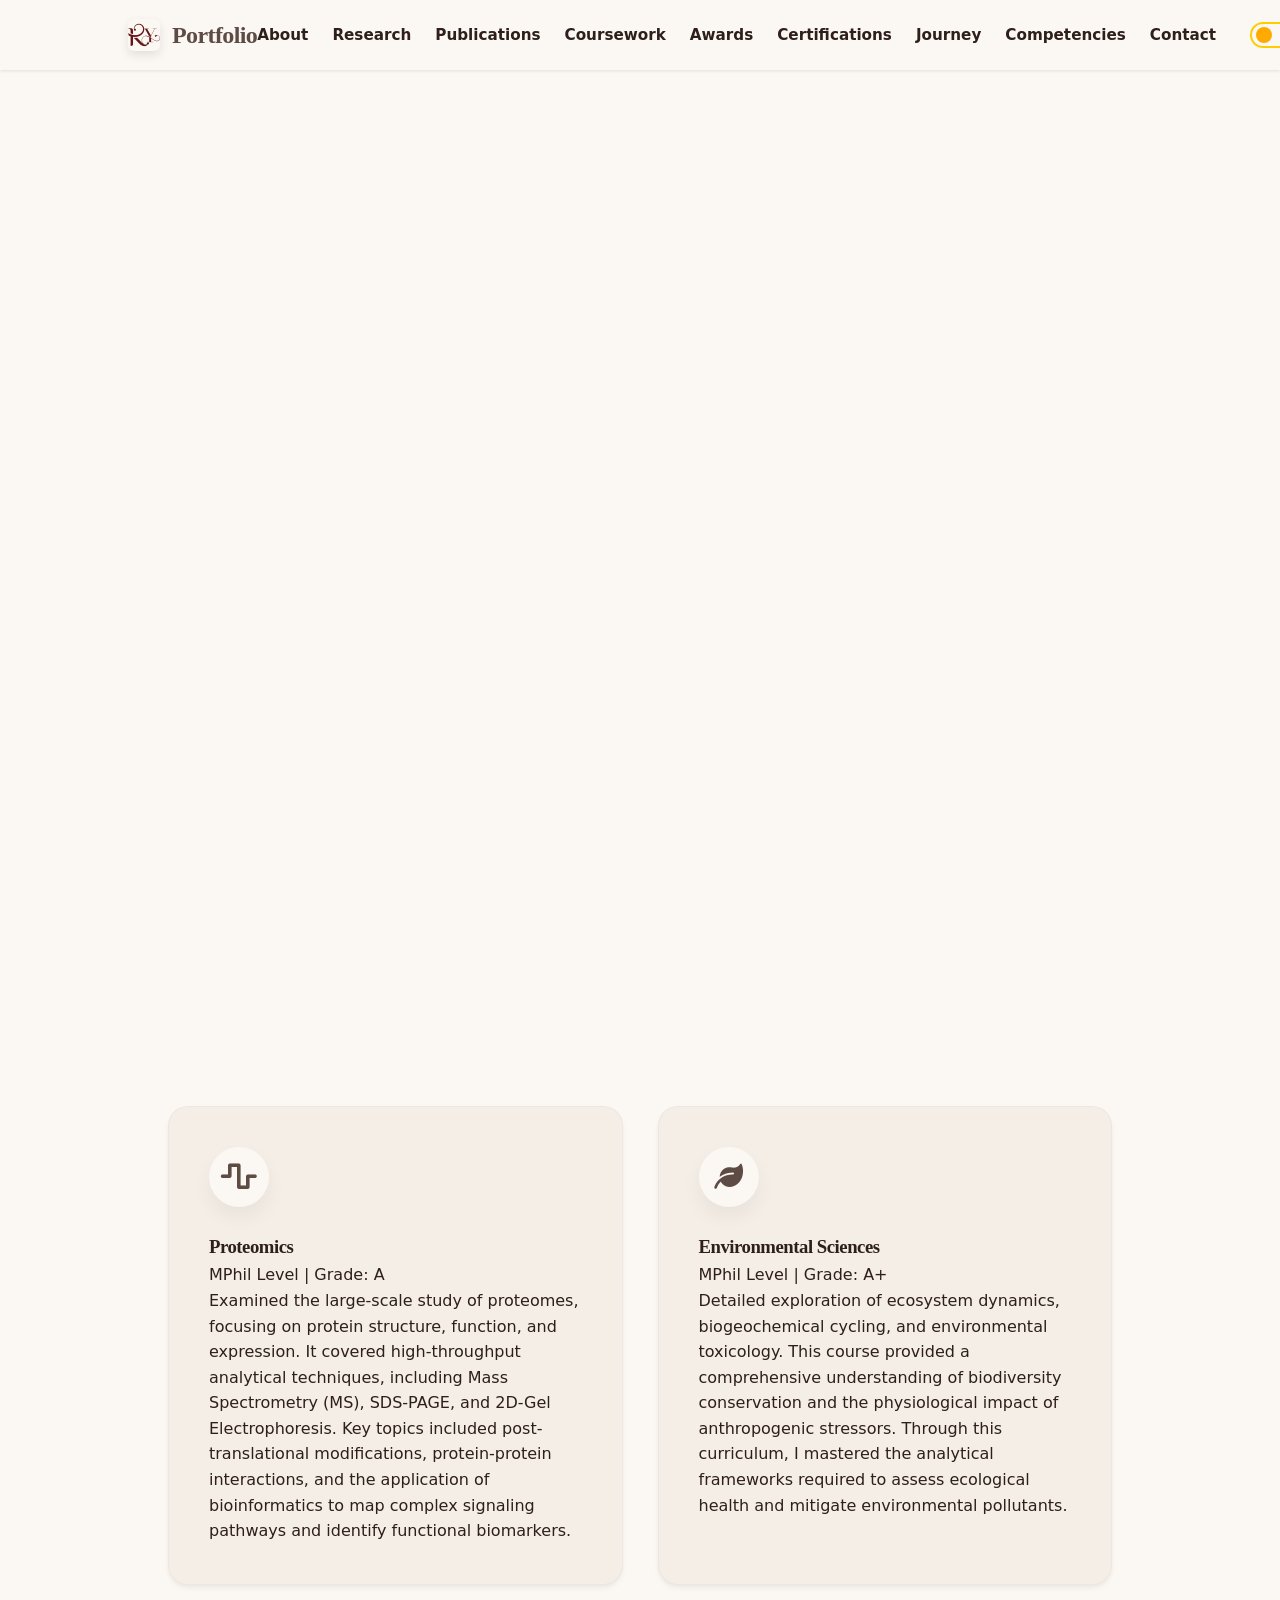
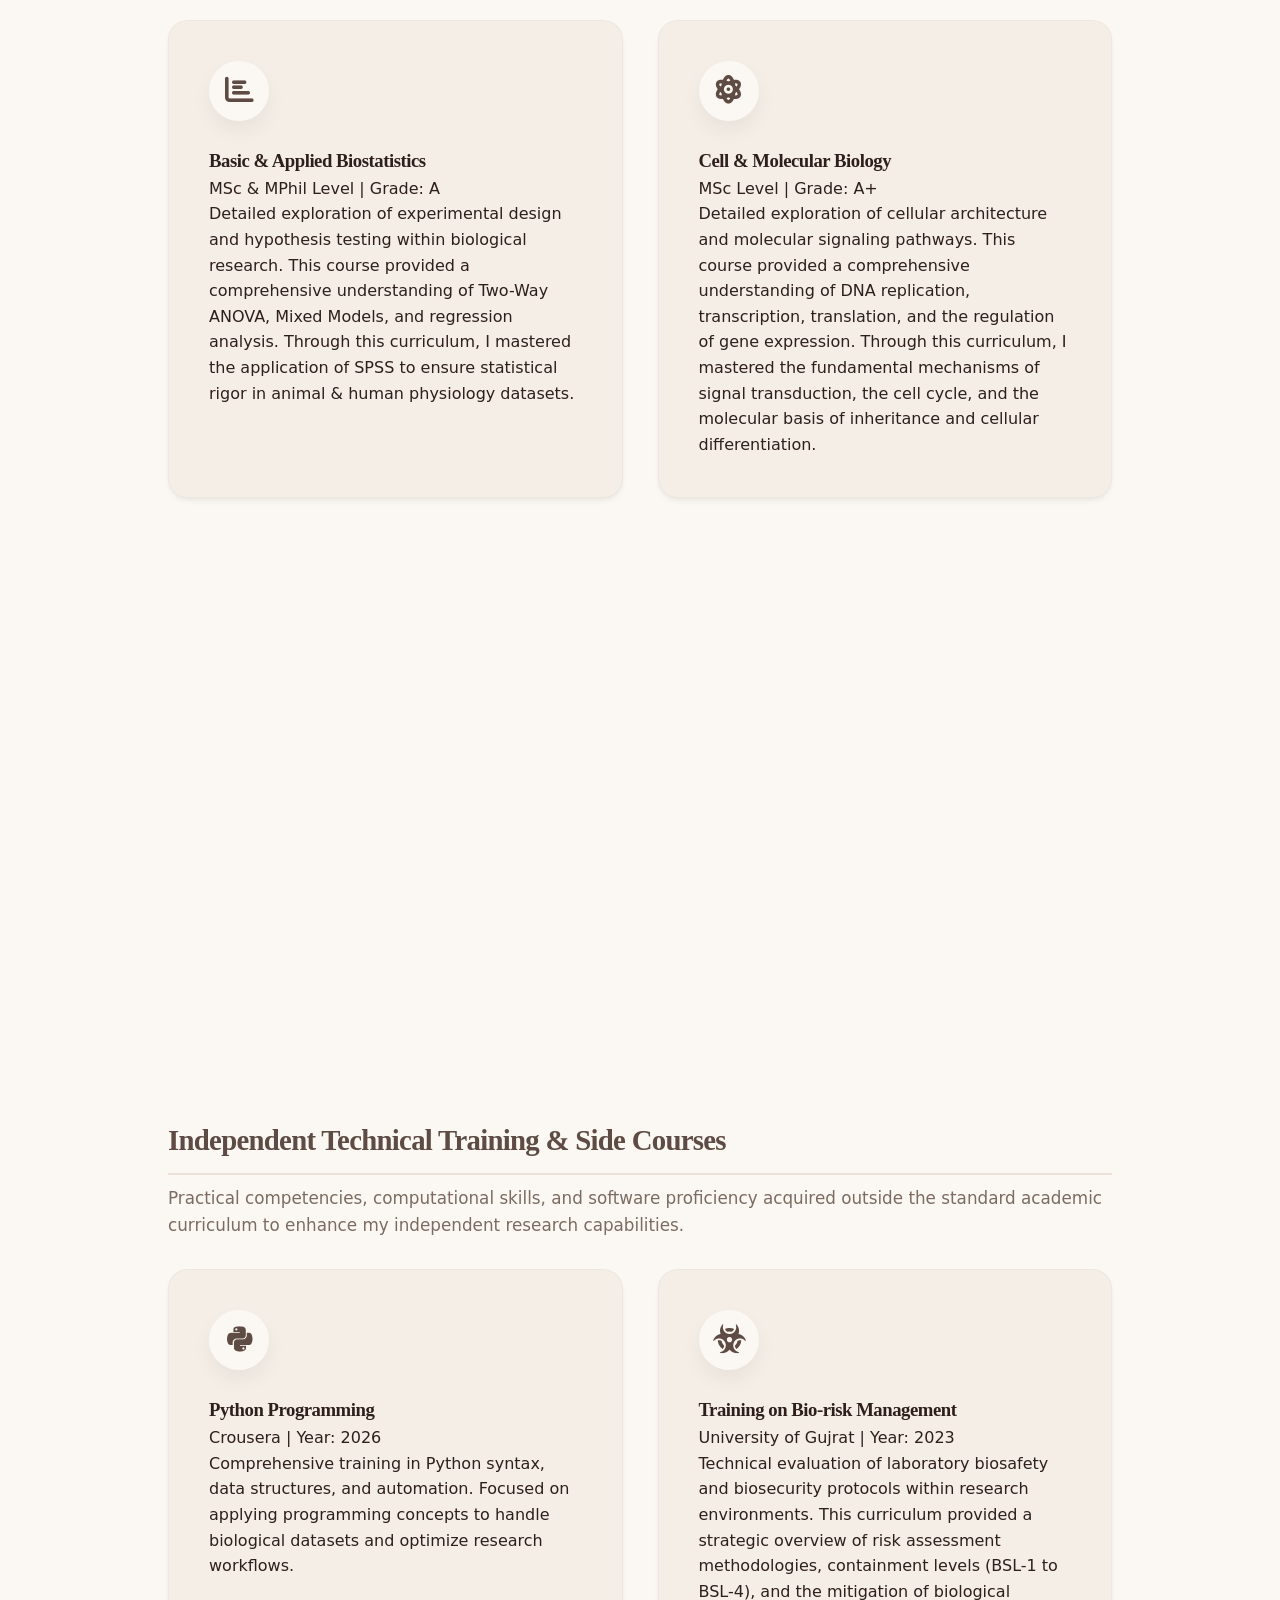
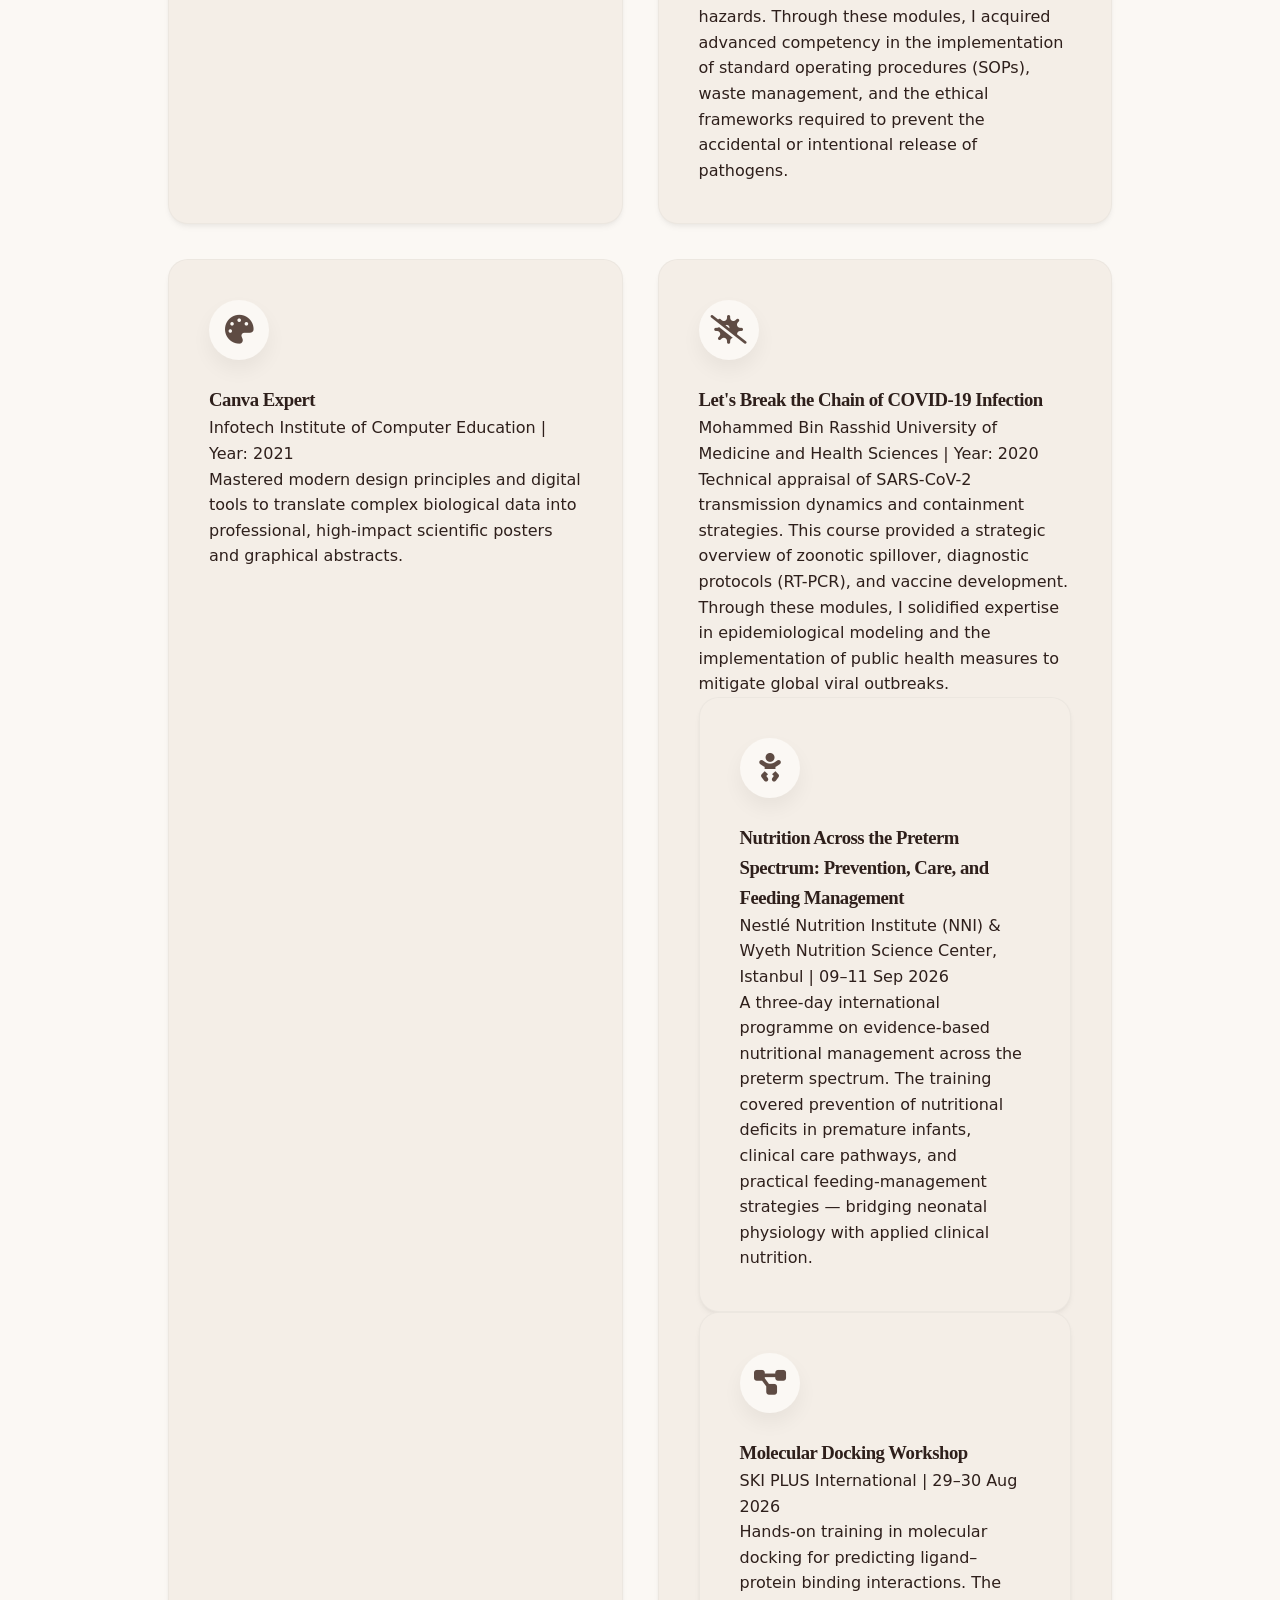
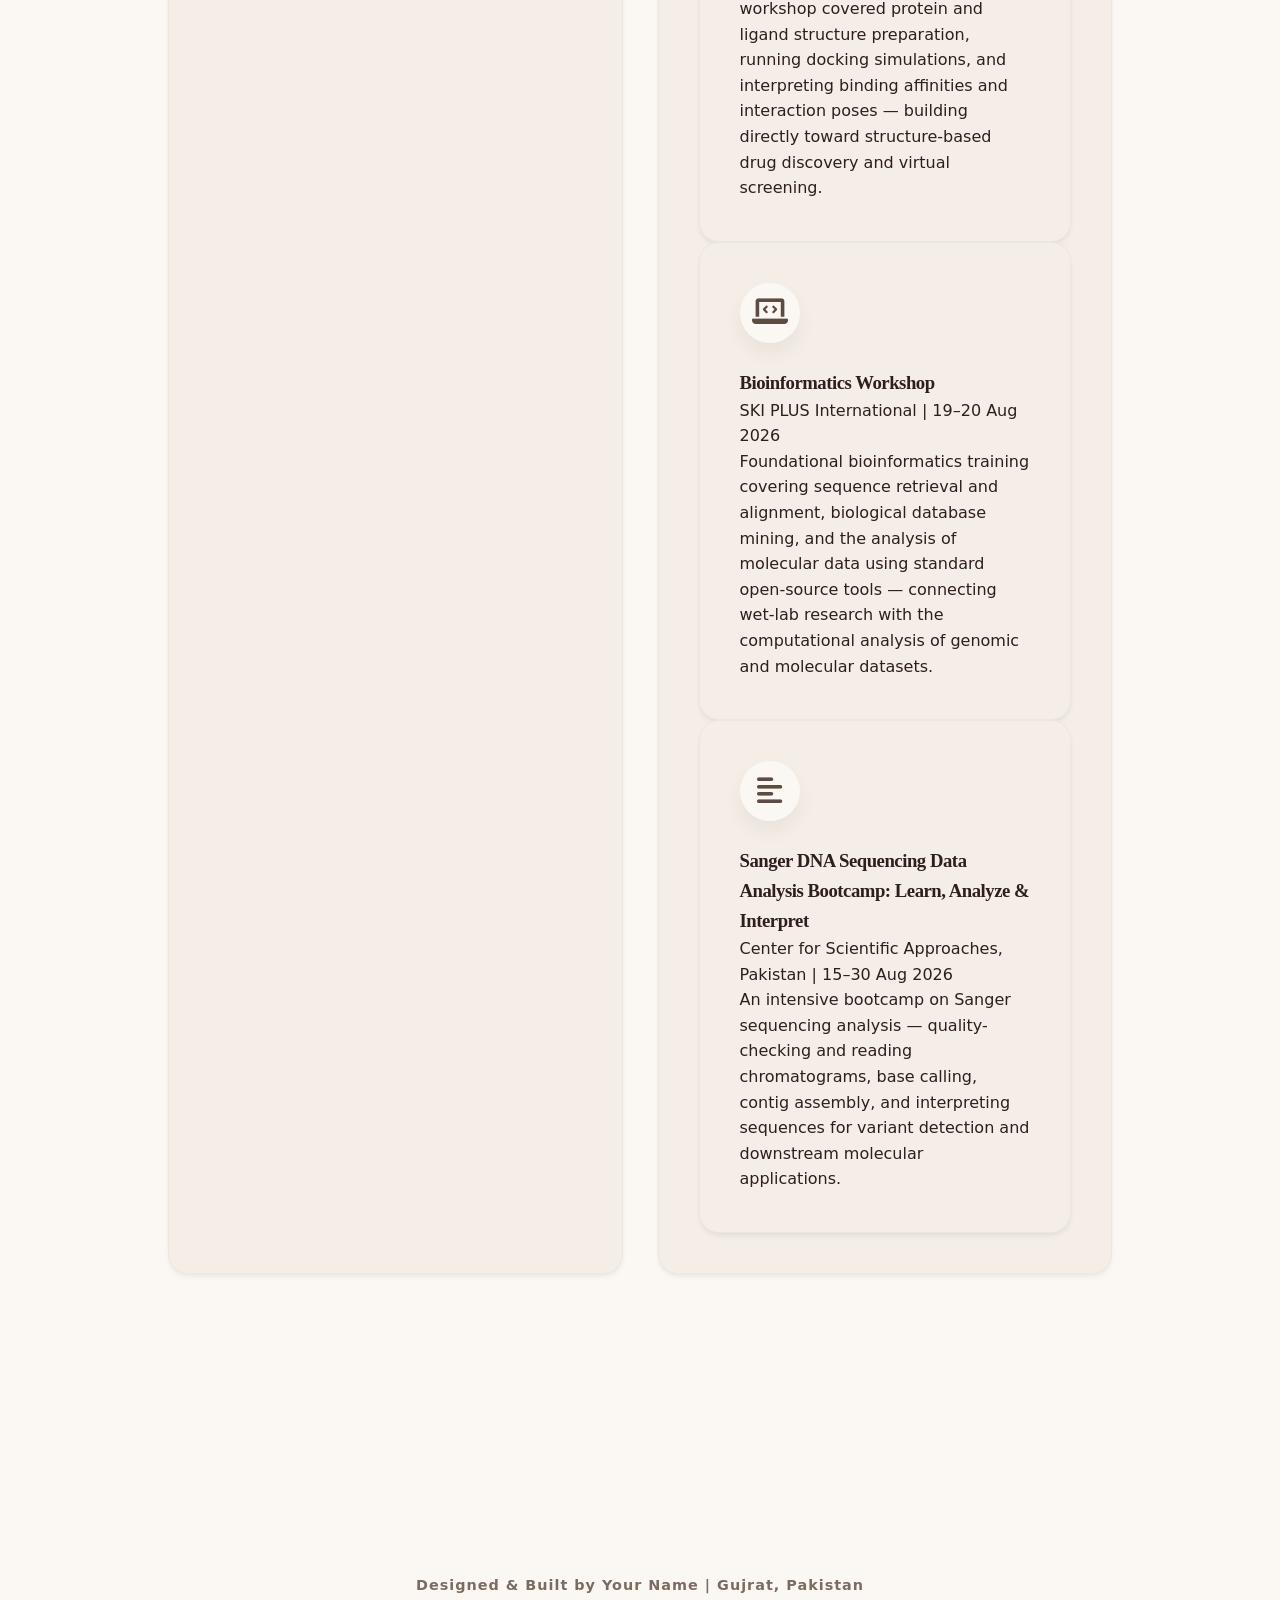
==== commit 96ae554e: "Update courses.html" ====
--- a/courses.html
+++ b/courses.html
@@ -7,6 +7,16 @@
     <link rel="icon" type="image/png" href="RY Portfolio Logo.png">
     <link rel="stylesheet" href="style.css">
     <link rel="stylesheet" href="https://cdnjs.cloudflare.com/ajax/libs/font-awesome/6.0.0/css/all.min.css">
+
+    <script async src="https://www.googletagmanager.com/gtag/js?id=G-NWMQLVSS7C"></script>
+    <script async src="https://www.googletagmanager.com/gtag/js?id=G-NWMQLVSS7C"></script>
+    <script>
+        window.dataLayer = window.dataLayer || [];
+        function gtag(){dataLayer.push(arguments);}
+        gtag('js', new Date());
+        
+        gtag('config', 'G-NWMQLVSS7C');
+    </script>
 </head>
 <body>
 
@@ -164,6 +174,40 @@
                                 <h3>Let's Break the Chain of COVID-19 Infection</h3>
                                 <span class="course-meta">Mohammed Bin Rasshid University of Medicine and Health Sciences | Year: 2020</span>
                                 <p>Technical appraisal of SARS-CoV-2 transmission dynamics and containment strategies. This course provided a strategic overview of zoonotic spillover, diagnostic protocols (RT-PCR), and vaccine development. Through these modules, I solidified expertise in epidemiological modeling and the implementation of public health measures to mitigate global viral outbreaks.</p>
+
+                        <div class="course-block fade-up" id="course-tech5">
+                            <div class="course-icon"><i class="fas fa-baby"></i></div>
+                            <div class="course-text">
+                                <h3>Nutrition Across the Preterm Spectrum: Prevention, Care, and Feeding Management</h3>
+                                <span class="course-meta">Nestlé Nutrition Institute (NNI) &amp; Wyeth Nutrition Science Center, Istanbul | 09–11 Sep 2026</span>
+                                <p>A three-day international programme on evidence-based nutritional management across the preterm spectrum. The training covered prevention of nutritional deficits in premature infants, clinical care pathways, and practical feeding-management strategies — bridging neonatal physiology with applied clinical nutrition.</p>
+                            </div>
+                        </div>
+                        
+                        <div class="course-block fade-up" id="course-tech6">
+                            <div class="course-icon"><i class="fas fa-diagram-project"></i></div>
+                            <div class="course-text">
+                                <h3>Molecular Docking Workshop</h3>
+                                <span class="course-meta">SKI PLUS International | 29–30 Aug 2026</span>
+                                <p>Hands-on training in molecular docking for predicting ligand–protein binding interactions. The workshop covered protein and ligand structure preparation, running docking simulations, and interpreting binding affinities and interaction poses — building directly toward structure-based drug discovery and virtual screening.</p>
+                            </div>
+                        </div>
+                        
+                        <div class="course-block fade-up" id="course-tech7">
+                            <div class="course-icon"><i class="fas fa-laptop-code"></i></div>
+                            <div class="course-text">
+                                <h3>Bioinformatics Workshop</h3>
+                                <span class="course-meta">SKI PLUS International | 19–20 Aug 2026</span>
+                                <p>Foundational bioinformatics training covering sequence retrieval and alignment, biological database mining, and the analysis of molecular data using standard open-source tools — connecting wet-lab research with the computational analysis of genomic and molecular datasets.</p>
+                            </div>
+                        </div>
+                        
+                        <div class="course-block fade-up" id="course-tech8">
+                            <div class="course-icon"><i class="fas fa-align-left"></i></div>
+                            <div class="course-text">
+                                <h3>Sanger DNA Sequencing Data Analysis Bootcamp: Learn, Analyze &amp; Interpret</h3>
+                                <span class="course-meta">Center for Scientific Approaches, Pakistan | 15–30 Aug 2026</span>
+                                <p>An intensive bootcamp on Sanger sequencing analysis — quality-checking and reading chromatograms, base calling, contig assembly, and interpreting sequences for variant detection and downstream molecular applications.</p>
                             </div>
                         </div>
                     </div>
@@ -180,4 +224,4 @@
     <button id="scrollToTopBtn" aria-label="Scroll to top of page" title="Go to top"><i class="fas fa-chevron-up"></i></button>
     <script src="script.js"></script>
 </body>
-</html>+</html>
--- a/style.css
+++ b/style.css
@@ -2,27 +2,27 @@
    1. GLOBAL VARIABLES & RESET
    ========================================= */
 :root {
-    --primary: #682b0a;       /* Bright, bold Amber/Orange */
-    --primary-light: #FFF7ED; /* Warm, soft cream background */
-    --bg-light: #FAFAFA;      /* Clean off-white */
-    --dark: #2d120a;          /* Extremely dark brown/rust for contrast */
-    --text-muted: #57534E;    /* Warm stone grey for paragraphs */
-    --white: #ffffff;
-    --glass-bg: rgba(255, 255, 255, 0.85);
-    
+    --primary: #5E4B43;       /* Walnut — accent */
+    --primary-light: #EBE1D8; /* pale walnut tint */
+    --bg-light: #F4EEE7;      /* warm cream section background */
+    --dark: #2E1F1B;          /* Walnut Noir — headings & text */
+    --text-muted: #7C6B61;    /* muted taupe */
+    --white: #FBF8F4;         /* warm paper (cards) */
+    --glass-bg: rgba(251, 248, 244, 0.85);
+
     --shadow-soft: 0 4px 6px -1px rgba(0, 0, 0, 0.05), 0 2px 4px -1px rgba(0, 0, 0, 0.03);
-    --shadow-hover: 0 20px 25px -5px rgba(234, 88, 12, 0.25), 0 10px 10px -5px rgba(234, 88, 12, 0.1); 
-    
+    --shadow-hover: 0 20px 25px -5px rgba(94, 75, 67, 0.25), 0 10px 10px -5px rgba(94, 75, 67, 0.12);
+
     --transition-snappy: all 0.2s cubic-bezier(0.4, 0, 0.2, 1);
-    --transition-smooth: all 0.4s cubic-bezier(0.25, 0.8, 0.25, 1); 
+    --transition-smooth: all 0.4s cubic-bezier(0.25, 0.8, 0.25, 1);
     --font-body: 'Inter', system-ui, sans-serif;
     --font-heading: 'Merriweather', Georgia, serif;
 }
 
-body.dark-mode { 
-    --bg-light: #121212; --white: #1e1e1e; --dark: #f0f0f0; 
-    --text-muted: #a0aec0; --primary-light: #2b1409; 
-    --glass-bg: rgba(30, 30, 30, 0.85); --shadow-soft: 0 10px 30px rgba(0, 0, 0, 0.4); 
+body.dark-mode {
+    --primary: #8A7361; --bg-light: #1B120E; --white: #2E1F1B; --dark: #EFE7DF;
+    --text-muted: #B3A79E; --primary-light: #3A2A23;
+    --glass-bg: rgba(46, 31, 27, 0.85); --shadow-soft: 0 10px 30px rgba(0, 0, 0, 0.4);
 }
 
 * { margin: 0; padding: 0; box-sizing: border-box; }
@@ -40,7 +40,9 @@
     font-family: var(--font-heading); letter-spacing: -0.025em; color: var(--dark);
 }
 
-h2 { text-align: center; font-size: 2.25rem; margin-bottom: 2.5rem; font-weight: 800; }
+h2 { text-align: center; font-size: 2.25rem; margin-bottom: 2.5rem; font-weight: 800; position: relative; padding-bottom: 0.7rem; }
+h2::after { content: ""; position: absolute; left: 50%; transform: translateX(-50%); bottom: 0; width: 64px; height: 3px; border-radius: 3px; background: linear-gradient(90deg, #4A3730, #8A7361); }
+.hello-name::after { display: none; }
 a { text-decoration: none; color: inherit; }
 
 #about, #publications, #awards, #contact { background-color: var(--white); }
@@ -159,9 +161,17 @@
 .card-info p { color: var(--text-muted); font-size: 0.95rem; flex-grow: 1; }
 .read-more { margin-top: 1.25rem; color: var(--primary); font-weight: 700; font-size: 0.875rem; }
 
-.pub-card { padding: 40px 30px; text-align: center; justify-content: center; align-items: center; }
-.status-badge { display: inline-block; margin-top: 1rem; padding: 0.35rem 1rem; background: var(--primary); color: #fff; border-radius: 9999px; font-size: 0.75rem; font-weight: 700; text-transform: uppercase; letter-spacing: 0.05em; }
-.status-badge.pending { background: #e76f51; }
+.pub-card { position: relative; overflow: hidden; display: flex; flex-direction: column; text-align: left; align-items: flex-start; padding: 2rem 2rem 1.85rem 2.2rem; border-left: 4px solid var(--primary); }
+.pub-card::before { content: "\f02d"; font-family: "Font Awesome 6 Free"; font-weight: 900; position: absolute; top: -0.8rem; right: 0.2rem; font-size: 5.5rem; line-height: 1; color: color-mix(in srgb, var(--primary) 14%, transparent); pointer-events: none; }
+.pub-card a { display: flex; flex-direction: column; align-items: flex-start; position: relative; z-index: 1; }
+.pub-card h3 { font-size: 1.15rem; line-height: 1.4; margin-bottom: 0.55rem; padding-right: 2rem; transition: color var(--transition-snappy); }
+.pub-card:hover h3 { color: #8A7361; }
+.pub-card p { color: var(--text-muted); font-style: italic; font-size: 0.95rem; margin: 0; }
+.pub-card .cite-btn { margin-top: 1rem; align-self: flex-start; position: relative; z-index: 1; }
+.status-badge { display: inline-block; padding: 0.35rem 1rem; background: linear-gradient(120deg, #5E4B43, #8A7361); color: #fff; border-radius: 9999px; font-size: 0.75rem; font-weight: 700; text-transform: uppercase; letter-spacing: 0.05em; box-shadow: 0 6px 16px -8px rgba(94,75,67,0.8); }
+.status-badge.pending { background: transparent; color: #5E4B43; border: 1px solid var(--primary); box-shadow: none; }
+body.dark-mode .status-badge.pending { color: #B99C82; }
+.pub-card .status-badge { order: -1; margin: 0 0 1rem 0; }
 
 /* --- Project Card Status Highlights --- */
 .status-wrapper { flex-grow: 1; margin-top: 0.5rem; }
@@ -528,4 +538,51 @@
 
 .logo:hover .nav-logo-icon {
    transform: rotate(-5deg) scale(1.1); /* Fun, subtle animation when hovered */
-}+}
+
+/* =========================================
+   MOBILE FIX: CAMOUFLAGE COLOR OVERRIDE
+   ========================================= */
+@media (max-width: 850px) {
+    /* 1. Make Biologist & Zoologist visible */
+    .hero-text-area .dynamic-text {
+        color: #ffffff !important; /* Changes text to white on mobile */
+    }
+
+    /* 2. Make the CV Button visible */
+    .hero-text-area .btn-outline {
+        color: #ffffff !important; /* Button text color */
+        border-color: #ffffff !important; /* Button outline color */
+        background-color: transparent !important;
+    }
+    
+    /* (Optional) How the button looks when tapped on mobile */
+    .hero-text-area .btn-outline:active {
+        background-color: #ffffff !important;
+        color: #000000 !important; /* Changes text to black when tapped */
+    }
+}
+
+/* ===== Thesis section (Walnut Noir) ===== */
+.thesis-wrap { max-width: 980px; margin: 0 auto; display: grid; grid-template-columns: 0.85fr 1.15fr; border-radius: 18px; overflow: hidden; background: linear-gradient(155deg, #1a110d, #2E1F1B 60%, #160d0a); color: #EFE7DF; box-shadow: var(--shadow-hover); border: 1px solid rgba(138,115,97,0.3); }
+.thesis-media { position: relative; min-height: 280px; }
+.thesis-media img { width: 100%; height: 100%; object-fit: cover; }
+.thesis-media::after { content: ""; position: absolute; inset: 0; background: linear-gradient(90deg, transparent 55%, rgba(22,13,10,0.9)); }
+.thesis-content { padding: 2.8rem 2.8rem; display: flex; flex-direction: column; align-items: flex-start; }
+.thesis-kicker { display: inline-flex; align-items: center; gap: 0.55rem; font-family: var(--font-body); font-size: 0.85rem; font-weight: 600; letter-spacing: 0.03em; color: #B99C82; margin-bottom: 0.9rem; }
+.thesis-kicker::before { content: ""; width: 26px; height: 2px; background: #B99C82; border-radius: 2px; }
+.thesis-badge { display: inline-flex; align-items: center; gap: 0.5rem; background: rgba(138,115,97,0.16); color: #B99C82; border: 1px solid rgba(138,115,97,0.45); padding: 0.35rem 0.85rem; border-radius: 999px; font-size: 0.78rem; font-weight: 600; margin-bottom: 1.2rem; }
+.thesis-content h2 { color: #fff; font-size: clamp(1.5rem, 2.6vw, 2rem); margin: 0 0 1rem; padding: 0; display: block; line-height: 1.22; text-align: left; }
+.thesis-content h2::after { display: none; }
+.thesis-content p { color: #d7cdc4; font-size: 1rem; margin-bottom: 1.7rem; max-width: 52ch; }
+.thesis-meta { display: flex; flex-wrap: wrap; gap: 1.7rem; margin-bottom: 1.9rem; }
+.thesis-meta div span { display: block; font-size: 0.72rem; color: #a8988c; margin-bottom: 0.25rem; letter-spacing: 0.05em; text-transform: uppercase; }
+.thesis-meta div strong { font-family: var(--font-heading); font-weight: 500; color: #fff; font-size: 1.02rem; }
+.thesis-btn { display: inline-flex; align-items: center; gap: 0.6rem; background: linear-gradient(120deg, #5E4B43, #8A7361); color: #fff; font-family: var(--font-body); font-weight: 600; font-size: 0.95rem; padding: 0.85rem 1.7rem; border-radius: 999px; transition: var(--transition-snappy); box-shadow: 0 10px 24px -10px rgba(94,75,67,0.6); }
+.thesis-btn:hover { transform: translateY(-2px); gap: 0.9rem; box-shadow: 0 16px 30px -10px rgba(94,75,67,0.85); }
+@media (max-width: 768px) {
+    .thesis-wrap { grid-template-columns: 1fr; }
+    .thesis-media { min-height: 210px; }
+    .thesis-media::after { background: linear-gradient(0deg, rgba(22,13,10,0.9), transparent 55%); }
+    .thesis-content { padding: 2.1rem 1.8rem; }
+}
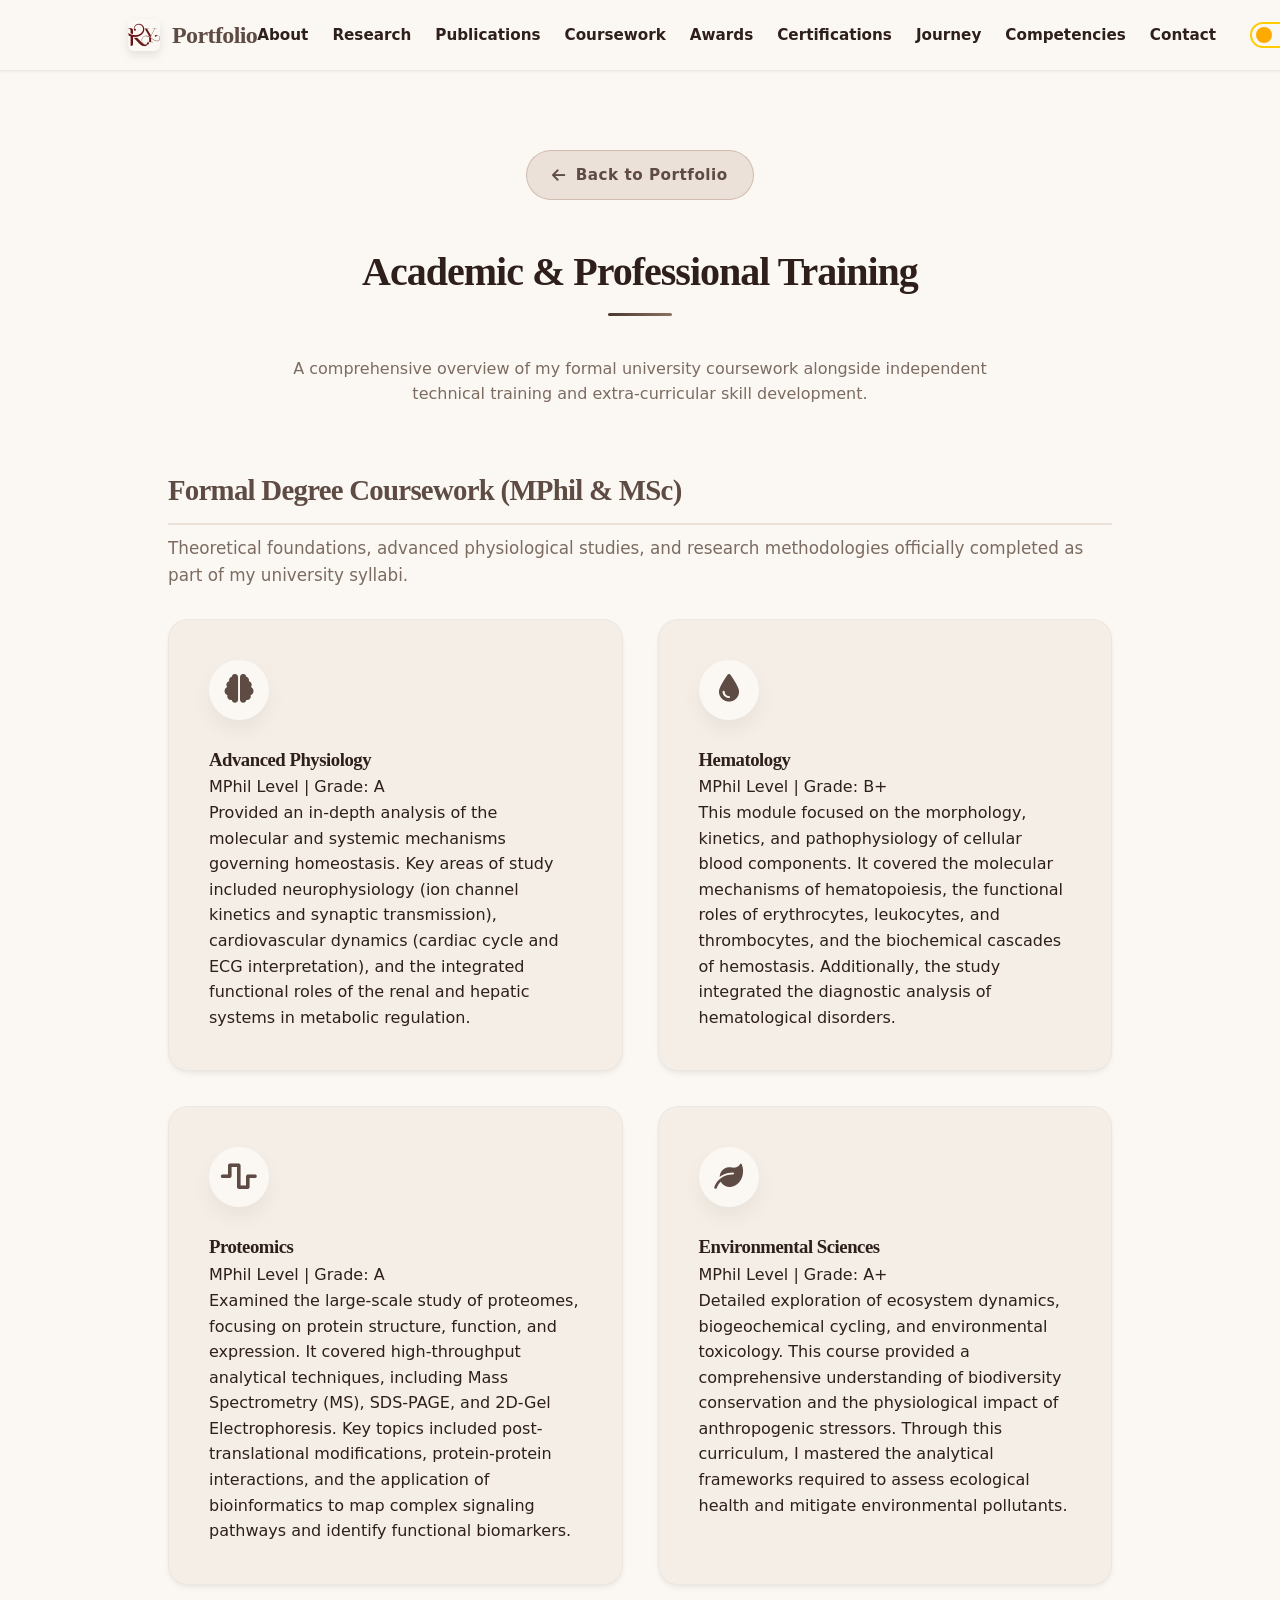
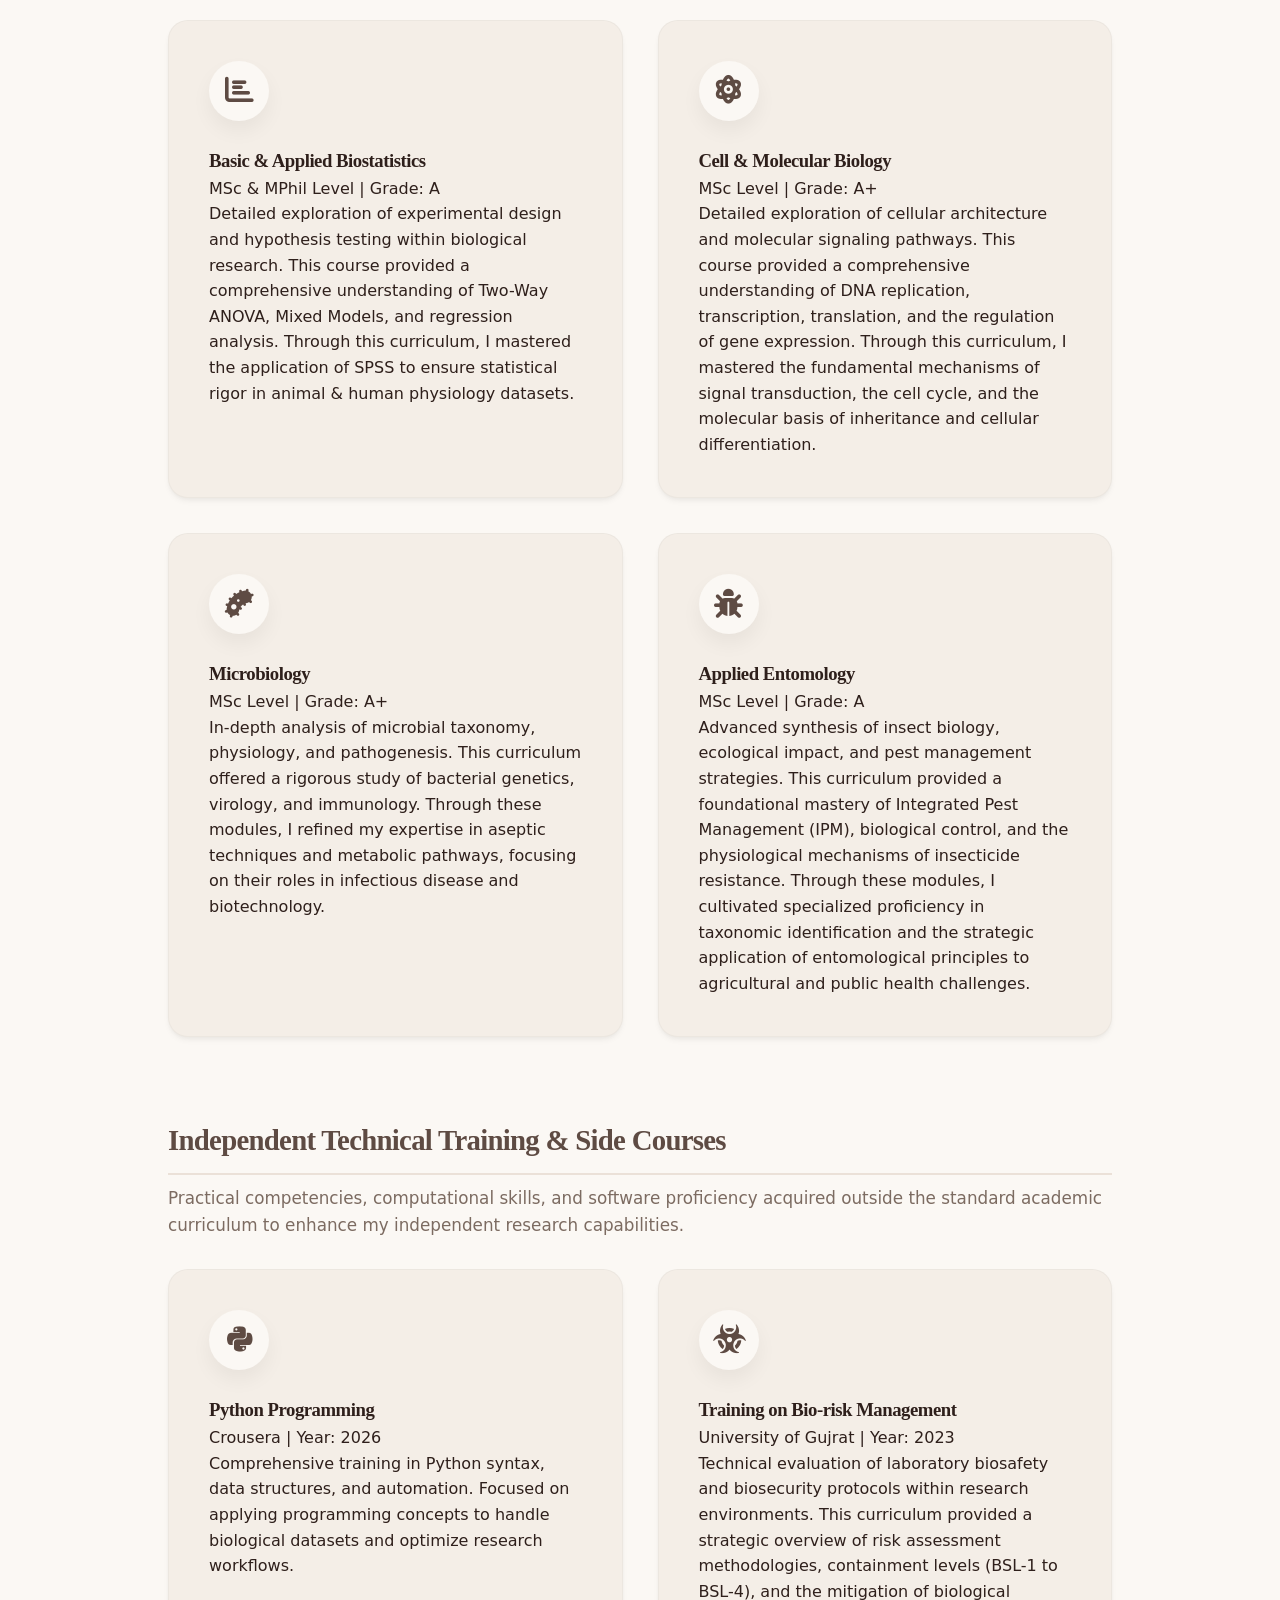
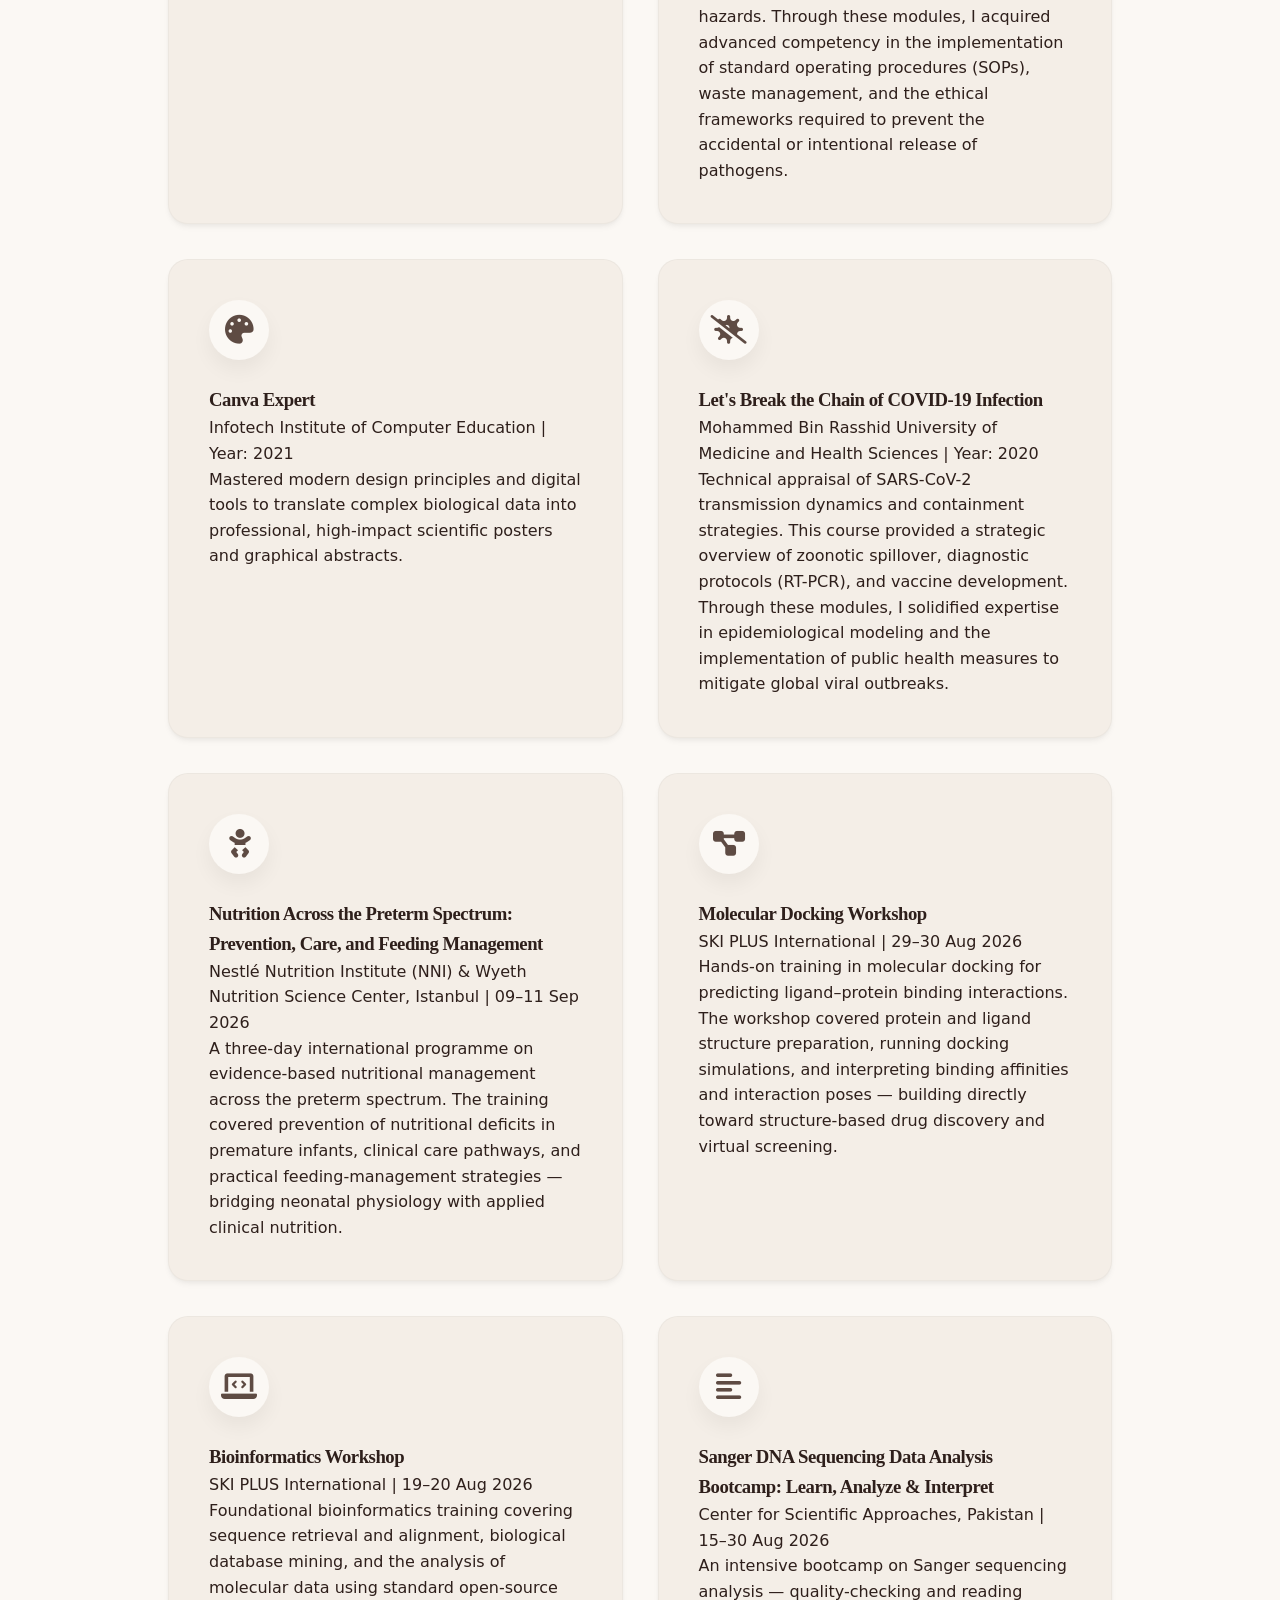
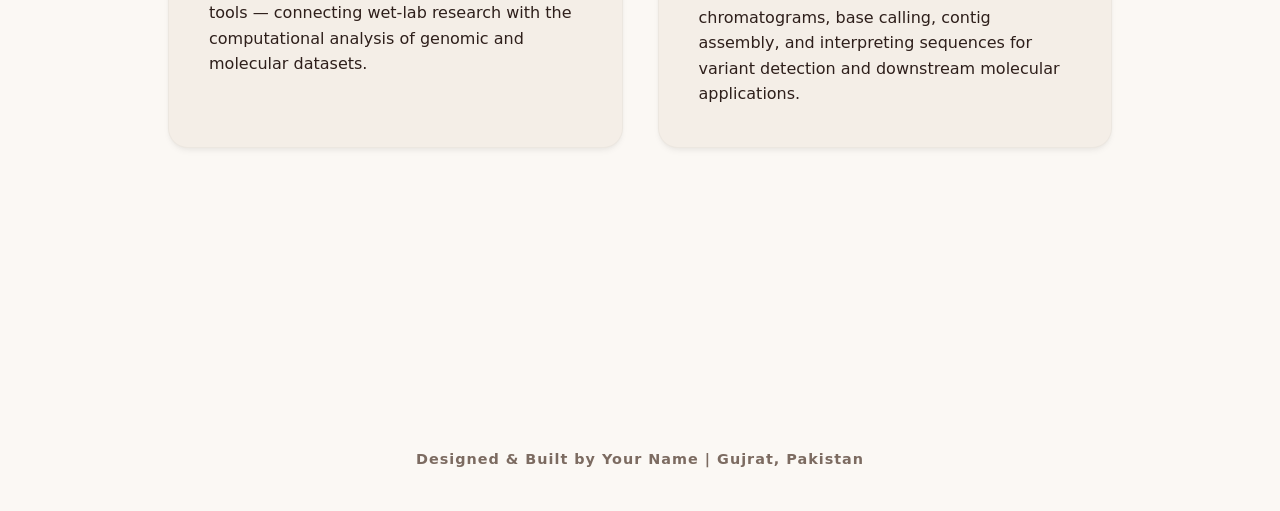
==== commit 6217e866: "Update courses.html" ====
--- a/courses.html
+++ b/courses.html
@@ -174,6 +174,8 @@
                                 <h3>Let's Break the Chain of COVID-19 Infection</h3>
                                 <span class="course-meta">Mohammed Bin Rasshid University of Medicine and Health Sciences | Year: 2020</span>
                                 <p>Technical appraisal of SARS-CoV-2 transmission dynamics and containment strategies. This course provided a strategic overview of zoonotic spillover, diagnostic protocols (RT-PCR), and vaccine development. Through these modules, I solidified expertise in epidemiological modeling and the implementation of public health measures to mitigate global viral outbreaks.</p>
+                            </div>
+                        </div>
 
                         <div class="course-block fade-up" id="course-tech5">
                             <div class="course-icon"><i class="fas fa-baby"></i></div>
